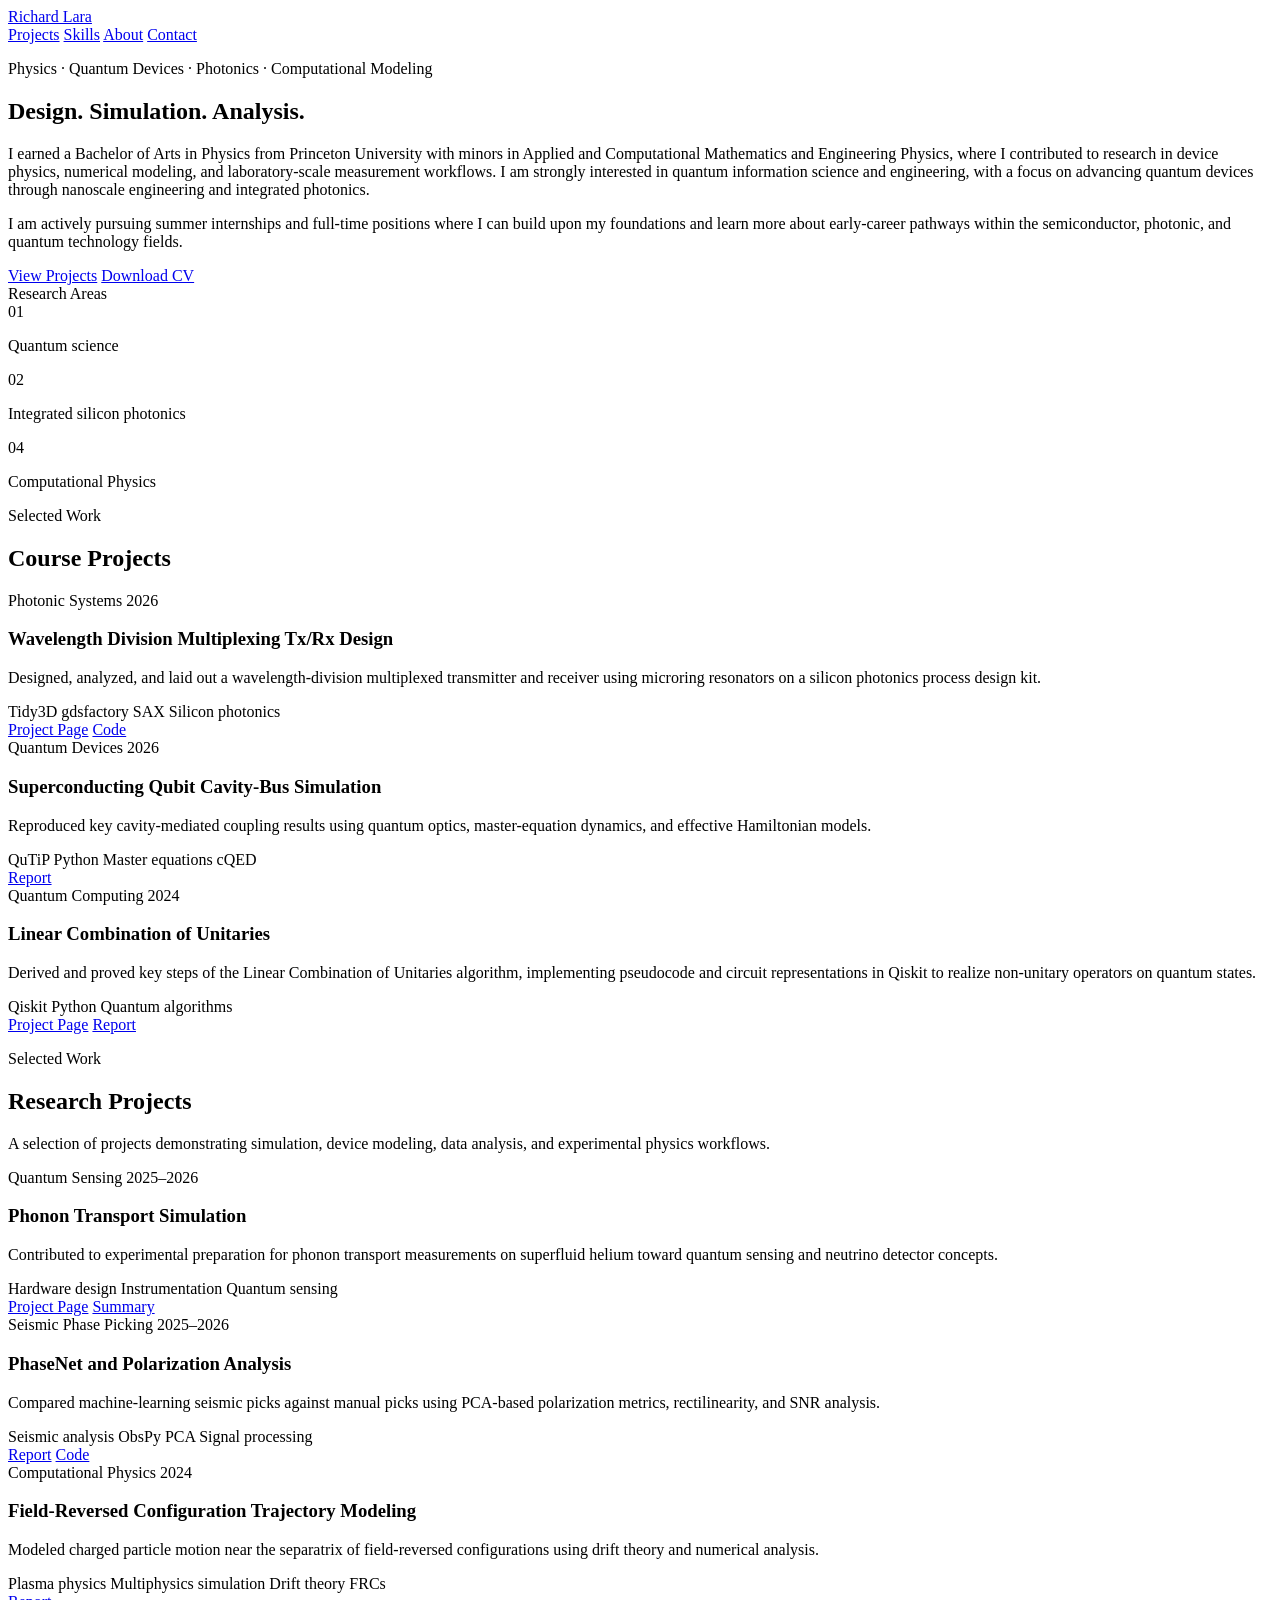
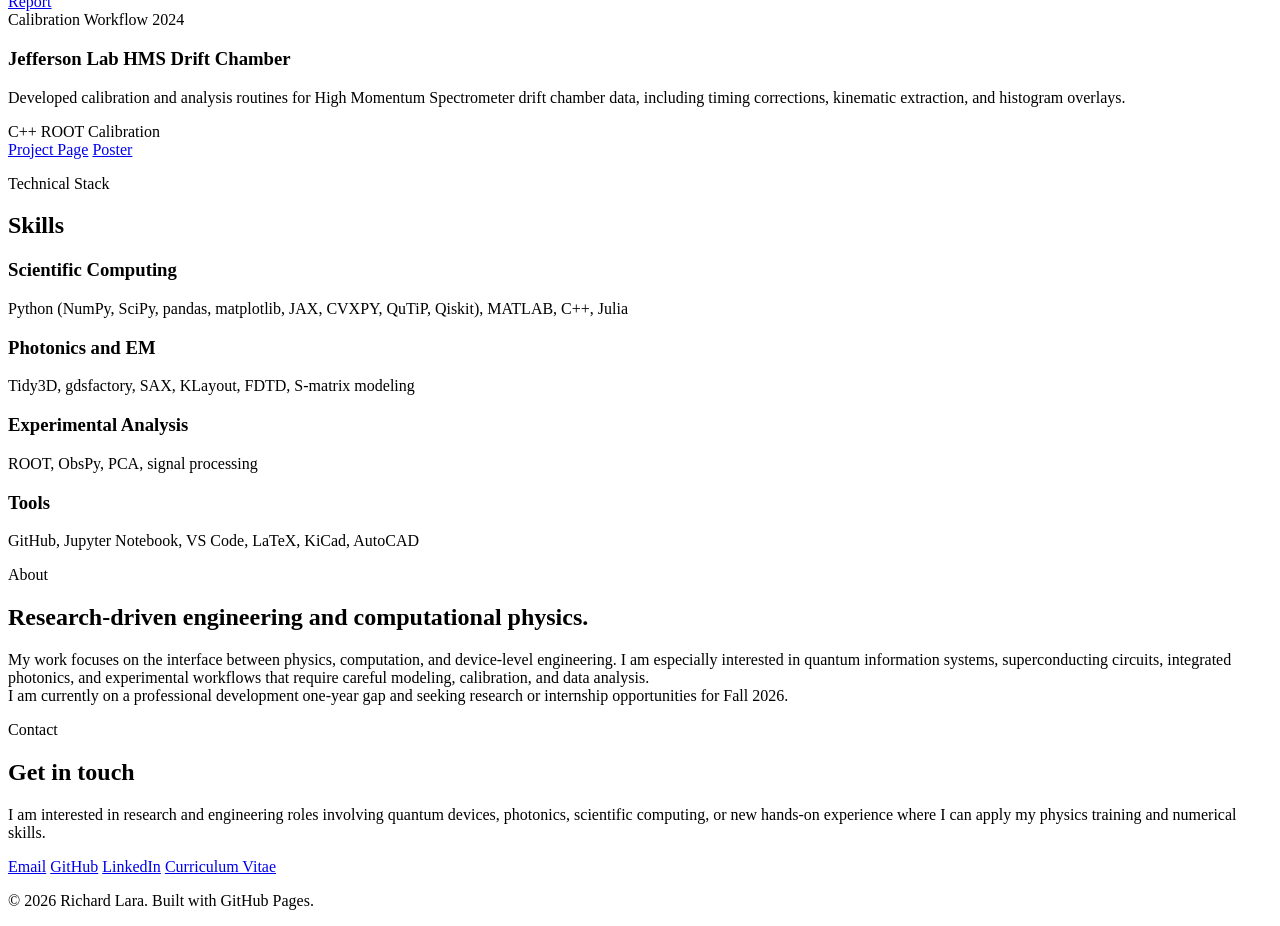
==== index.html @ 24ef0b44 "Updating html formatting and adding directories" ====
<!DOCTYPE html>
<html lang="en">
<head>
  <meta charset="UTF-8" />
  <meta name="viewport" content="width=device-width, initial-scale=1.0" />

  <title>Richard Lara Ortiz</title>

  <meta
    name="description"
    content="Portfolio of Richard Lara: physics, silicon photonics, and computational modeling."
  />

  <link rel="stylesheet" href="styles.css" />
</head>

<body>
  <header class="site-header">
    <nav class="nav">
      <a href="#home" class="logo">Richard Lara</a>

      <div class="nav-links">
        <a href="#projects">Projects</a>
        <a href="#skills">Skills</a>
        <a href="#about">About</a>
        <a href="#contact">Contact</a>
      </div>
    </nav>
  </header>

  <main>
    <section id="home" class="hero section">
      <div class="hero-content">
        <p class="eyebrow">Physics · Quantum Devices · Photonics · Computational Modeling</p>

        <h1>Design. Simulation. Analysis.</h1>

        <p class="hero-text">
          I earned a Bachelor of Arts in Physics from Princeton University with minors in Applied and Computational
          Mathematics and Engineering Physics, where I contributed to research in device physics, numerical modeling,
          and laboratory-scale measurement workflows. I am strongly interested in quantum information science and
          engineering, with a focus on advancing quantum devices through nanoscale engineering and integrated photonics.
        </p>

        <p class="hero-text">
          I am actively pursuing summer internships and full-time positions where I can build upon my foundations and
          learn more about early-career pathways within the semiconductor, photonic, and quantum technology fields.
        </p>

        <div class="hero-actions">
          <a href="#projects" class="button primary">View Projects</a>
          <a href="assets/cv.pdf" class="button secondary" target="_blank">Download CV</a>
        </div>
      </div>

      <div class="hero-panel">
        <div class="panel-label">Research Areas</div>

        <div class="focus-item">
          <span>01</span>
          <p>Quantum science</p>
        </div>

        <div class="focus-item">
          <span>02</span>
          <p>Integrated silicon photonics</p>
        </div>

        <div class="focus-item">
          <span>04</span>
          <p>Computational Physics</p>
        </div>
      </div>
    </section>

    <section id="projects" class="section">
      <div class="section-heading">
        <p class="eyebrow">Selected Work</p>
        <h2>Course Projects</h2>
      </div>

      <div class="project-grid">
        <article class="project-card">
          <div class="project-topline">
            <span class="project-type">Photonic Systems</span>
            <span class="project-year">2026</span>
          </div>

          <h3>Wavelength Division Multiplexing Tx/Rx Design</h3>

          <p>
            Designed, analyzed, and laid out a wavelength-division multiplexed transmitter
            and receiver using microring resonators on a silicon photonics process design kit.
          </p>

          <div class="tag-list">
            <span>Tidy3D</span>
            <span>gdsfactory</span>
            <span>SAX</span>
            <span>Silicon photonics</span>
          </div>

          <div class="project-links">
            <a href="https://drive.google.com/file/d/1pbVHRvgRsKciqgqBxTPlQAtIx2hc3VYp/view?usp=sharing">Project Page</a>
            <a href="#">Code</a>
          </div>
        </article>

        <article class="project-card">
          <div class="project-topline">
            <span class="project-type">Quantum Devices</span>
            <span class="project-year">2026</span>
          </div>

          <h3>Superconducting Qubit Cavity-Bus Simulation</h3>

          <p>
            Reproduced key cavity-mediated coupling results using quantum optics,
            master-equation dynamics, and effective Hamiltonian models.
          </p>

          <div class="tag-list">
            <span>QuTiP</span>
            <span>Python</span>
            <span>Master equations</span>
            <span>cQED</span>
          </div>

          <div class="project-links">
            <a href="notebooks/ECE_Final_fig4a.html" target="_blank" rel="noopener noreferrer"
	       Notebook HTML
	       </a>
            <a href="https://drive.google.com/file/d/1y7qTHvz89oGiRRfPLphFulxh8FpnhfEM/view?usp=drive_link">Report</a>
          </div>
        </article>

        <article class="project-card">
          <div class="project-topline">
            <span class="project-type">Quantum Computing</span>
            <span class="project-year">2024</span>
          </div>

          <h3>Linear Combination of Unitaries</h3>

          <p>
            Derived and proved key steps of the Linear Combination of Unitaries algorithm,
            implementing pseudocode and circuit representations in Qiskit to realize
            non-unitary operators on quantum states.
          </p>

          <div class="tag-list">
            <span>Qiskit</span>
            <span>Python</span>
            <span>Quantum algorithms</span>
          </div>

          <div class="project-links">
            <a href="https://github.com/richiel79/Intro-to-QComputing/blob/main/LCU%20Project.ipynb">Project Page</a>
            <a href="https://drive.google.com/file/d/1RGHGF5pmdXs0KpTheleJwzmLtQAtdyL5/view?usp=drive_link">Report</a>
          </div>
        </article>
      </div>
    </section>

    <section id="research-projects" class="section">
      <div class="section-heading">
        <p class="eyebrow">Selected Work</p>
        <h2>Research Projects</h2>
        <p>
          A selection of projects demonstrating simulation, device modeling,
          data analysis, and experimental physics workflows.
        </p>
      </div>

      <div class="project-grid">
        <article class="project-card">
          <div class="project-topline">
            <span class="project-type">Quantum Sensing</span>
            <span class="project-year">2025–2026</span>
          </div>

          <h3>Phonon Transport Simulation</h3>

          <p>
            Contributed to experimental preparation for phonon transport measurements
            on superfluid helium toward quantum sensing and neutrino detector concepts.
          </p>

          <div class="tag-list">
            <span>Hardware design</span>
            <span>Instrumentation</span>
            <span>Quantum sensing</span>
          </div>

          <div class="project-links">
            <a href="#">Project Page</a>
            <a href="#">Summary</a>
          </div>
        </article>

        <article class="project-card">
          <div class="project-topline">
            <span class="project-type">Seismic Phase Picking</span>
            <span class="project-year">2025–2026</span>
          </div>

          <h3>PhaseNet and Polarization Analysis</h3>

          <p>
            Compared machine-learning seismic picks against manual picks using
            PCA-based polarization metrics, rectilinearity, and SNR analysis.
          </p>

          <div class="tag-list">
            <span>Seismic analysis</span>
            <span>ObsPy</span>
            <span>PCA</span>
            <span>Signal processing</span>
          </div>

          <div class="project-links">
            <a href="https://drive.google.com/file/d/1hmBzvZP2wXiGRYO2Cv85p3D3WTBAZo3L/view?usp=drive_link">Report</a>
            <a href="#">Code</a>
          </div>
        </article>

        <article class="project-card">
          <div class="project-topline">
            <span class="project-type">Computational Physics</span>
            <span class="project-year">2024</span>
          </div>

          <h3>Field-Reversed Configuration Trajectory Modeling</h3>

          <p>
            Modeled charged particle motion near the separatrix of field-reversed
            configurations using drift theory and numerical analysis.
          </p>

          <div class="tag-list">
            <span>Plasma physics</span>
            <span>Multiphysics simulation</span>
            <span>Drift theory</span>
            <span>FRCs</span>
          </div>

          <div class="project-links">
            <a href="https://drive.google.com/file/d/1hHLUqFQd3aVqhkMGq8KjdtgyBX0vz5qe/view?usp=drive_link">Report</a>
          </div>
        </article>

        <article class="project-card">
          <div class="project-topline">
            <span class="project-type">Calibration Workflow</span>
            <span class="project-year">2024</span>
          </div>

          <h3>Jefferson Lab HMS Drift Chamber</h3>

          <p>
            Developed calibration and analysis routines for High Momentum Spectrometer drift chamber data,
            including timing corrections, kinematic extraction, and histogram overlays.
          </p>

          <div class="tag-list">
            <span>C++</span>
            <span>ROOT</span>
            <span>Calibration</span>
          </div>

          <div class="project-links">
            <a href="https://github.com/richiel79/REU2024/tree/main">Project Page</a>
            <a href="https://drive.google.com/file/d/11GF9X__944nQYw9aSJtaUN3a10_gvMVy/view?usp=drive_link">Poster</a>
          </div>
        </article>
      </div>
    </section>

    <section id="skills" class="section alternate-section">
      <div class="section-heading">
        <p class="eyebrow">Technical Stack</p>
        <h2>Skills</h2>
      </div>

      <div class="skills-grid">
        <div class="skill-card">
          <h3>Scientific Computing</h3>
          <p>Python (NumPy, SciPy, pandas, matplotlib, JAX, CVXPY, QuTiP, Qiskit), MATLAB, C++, Julia</p>
        </div>

        <div class="skill-card">
          <h3>Photonics and EM</h3>
          <p>Tidy3D, gdsfactory, SAX, KLayout, FDTD, S-matrix modeling</p>
        </div>

        <div class="skill-card">
          <h3>Experimental Analysis</h3>
          <p>ROOT, ObsPy, PCA, signal processing</p>
        </div>

        <div class="skill-card">
          <h3>Tools</h3>
          <p>GitHub, Jupyter Notebook, VS Code, LaTeX, KiCad, AutoCAD</p>
        </div>
      </div>
    </section>

    <section id="about" class="section about-section">
      <div>
        <p class="eyebrow">About</p>
        <h2>Research-driven engineering and computational physics.</h2>
      </div>

      <p>
        My work focuses on the interface between physics, computation, and device-level
        engineering. I am especially interested in quantum information systems,
        superconducting circuits, integrated photonics, and experimental workflows that
        require careful modeling, calibration, and data analysis.<br> I am currently on a professional
	development one-year gap and seeking research or internship opportunities for Fall 2026.
      </p>
    </section>

    <section id="contact" class="section contact-section">
      <p class="eyebrow">Contact</p>
      <h2>Get in touch</h2>

      <p>
        I am interested in research and engineering roles involving quantum devices,
        photonics, scientific computing, or new hands-on experience where I can apply
        my physics training and numerical skills.
      </p>

      <div class="contact-links">
        <a href="mailto:richard.lara1340@gmail.com">Email</a>
        <a href="https://github.com/richiel79" target="_blank">GitHub</a>
        <a href="https://www.linkedin.com/in/richard-lara/" target="_blank">LinkedIn</a>
        <a href="assets/cv.pdf" target="_blank">Curriculum Vitae</a>
      </div>
    </section>
  </main>

  <footer class="site-footer">
    <p>© 2026 Richard Lara. Built with GitHub Pages.</p>
  </footer>
</body>
</html>
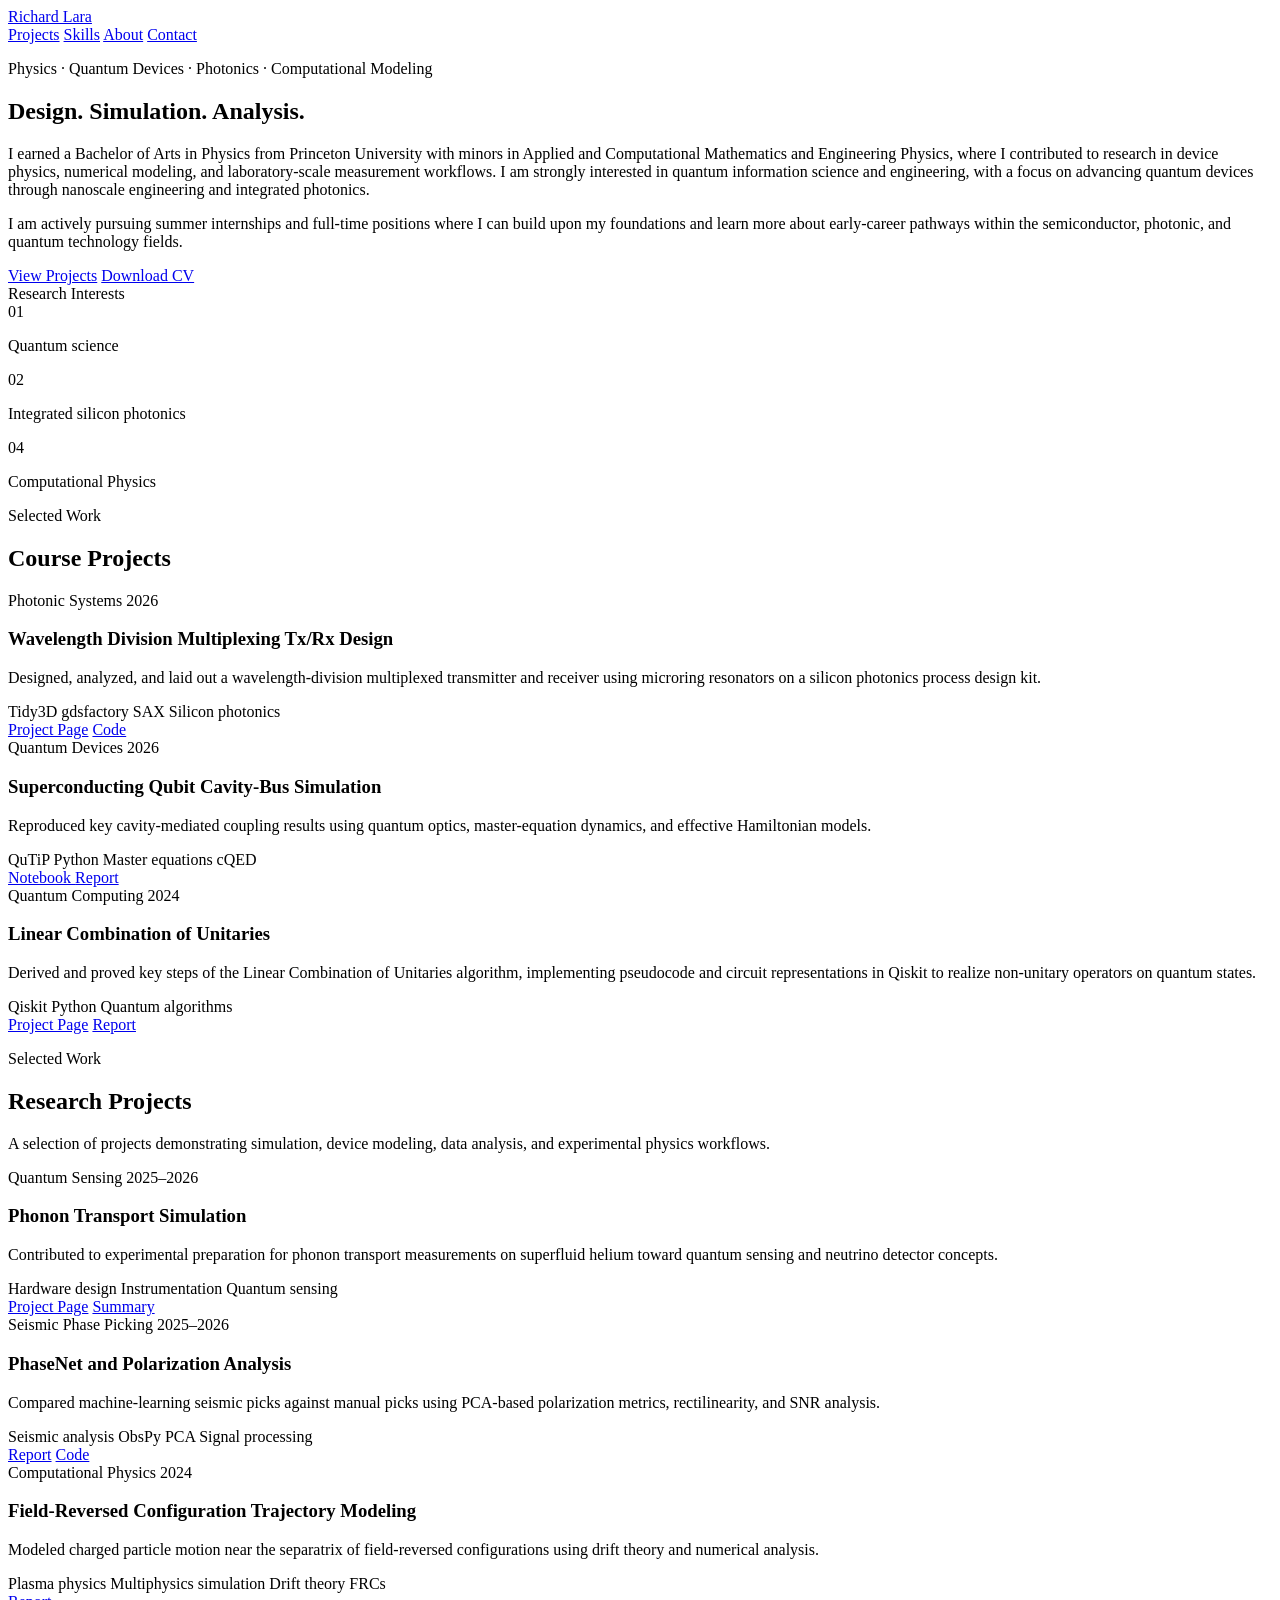
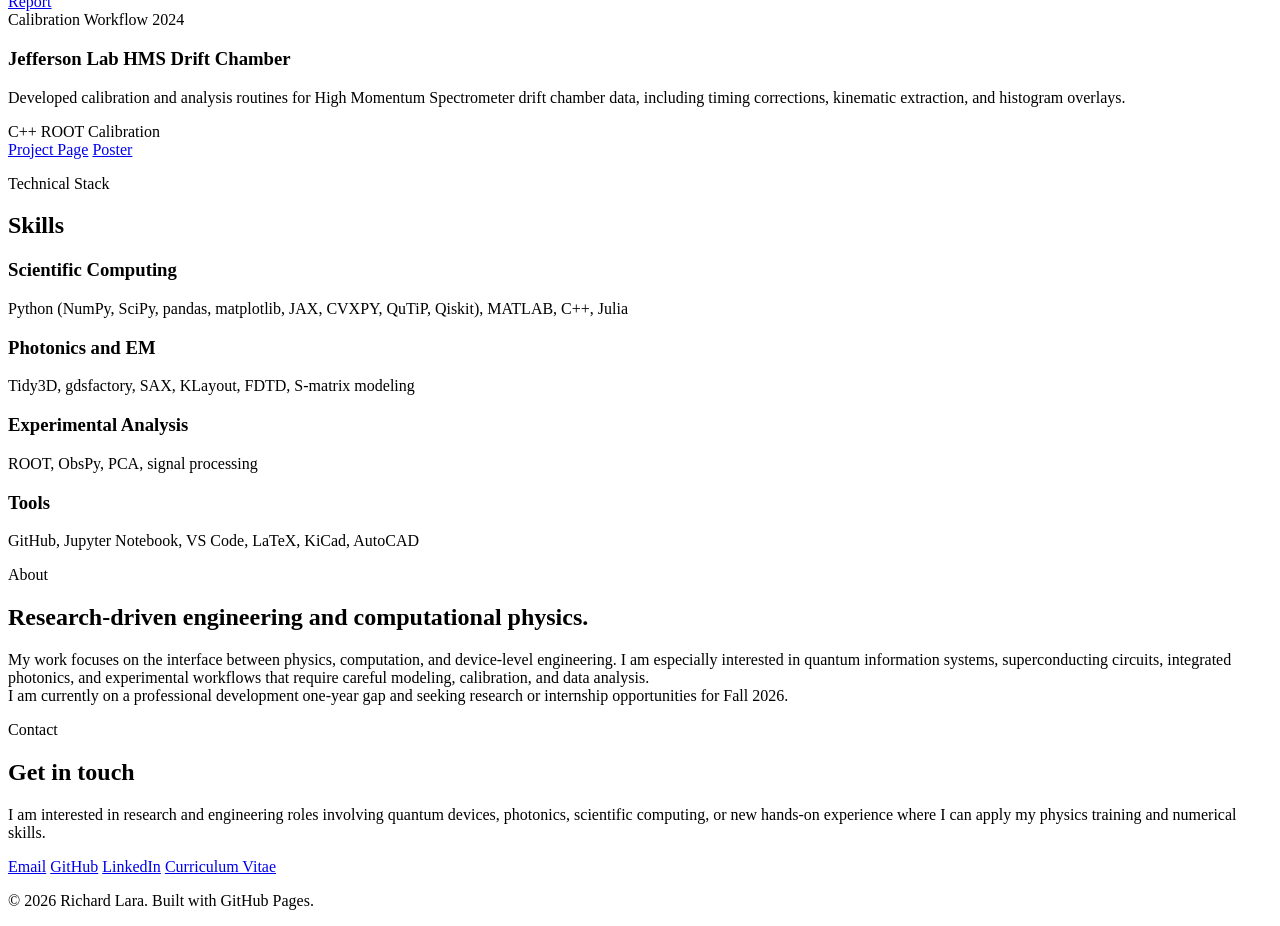
==== commit 266e70fa: "Update index.html" ====
--- a/index.html
+++ b/index.html
@@ -54,7 +54,7 @@
       </div>
 
       <div class="hero-panel">
-        <div class="panel-label">Research Areas</div>
+        <div class="panel-label">Research Interests</div>
 
         <div class="focus-item">
           <span>01</span>
@@ -128,7 +128,7 @@
 
           <div class="project-links">
             <a href="notebooks/ECE_Final_fig4a.html" target="_blank" rel="noopener noreferrer"
-	       Notebook HTML
+	       >Notebook
 	       </a>
             <a href="https://drive.google.com/file/d/1y7qTHvz89oGiRRfPLphFulxh8FpnhfEM/view?usp=drive_link">Report</a>
           </div>
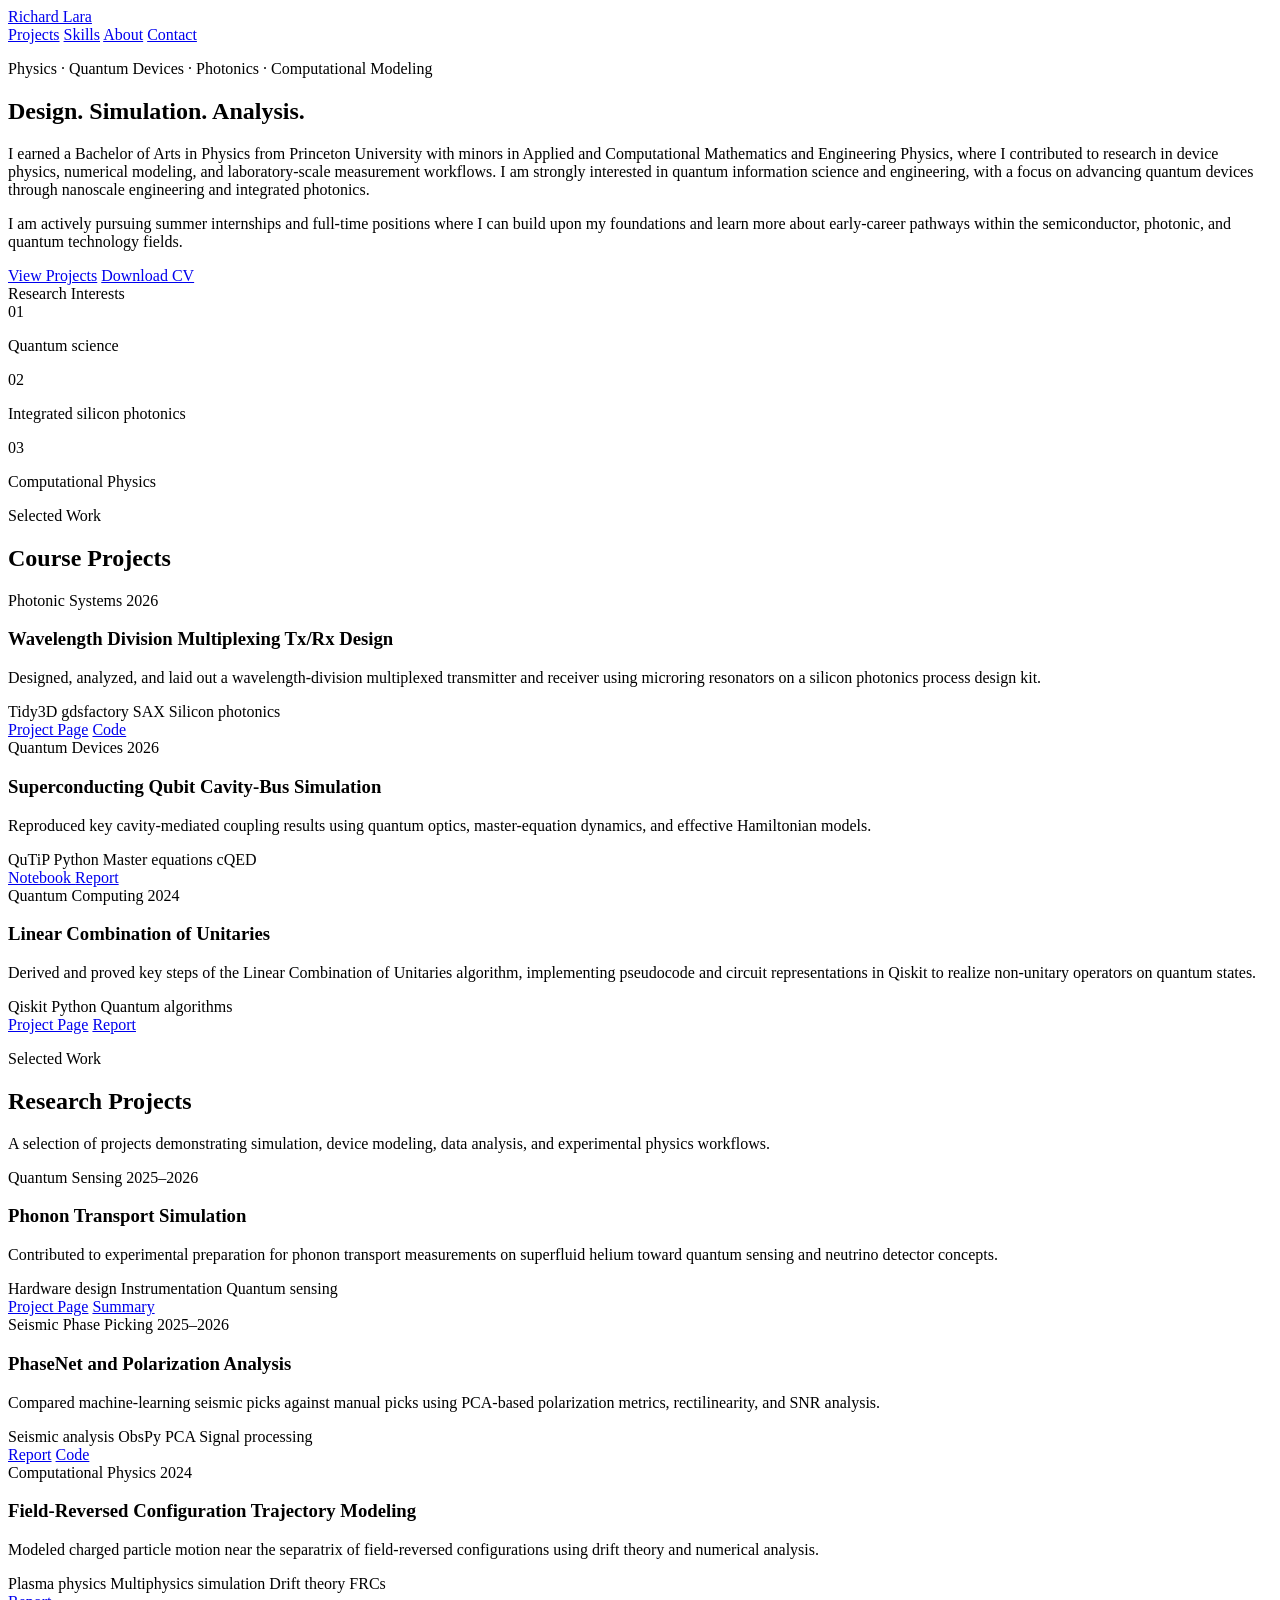
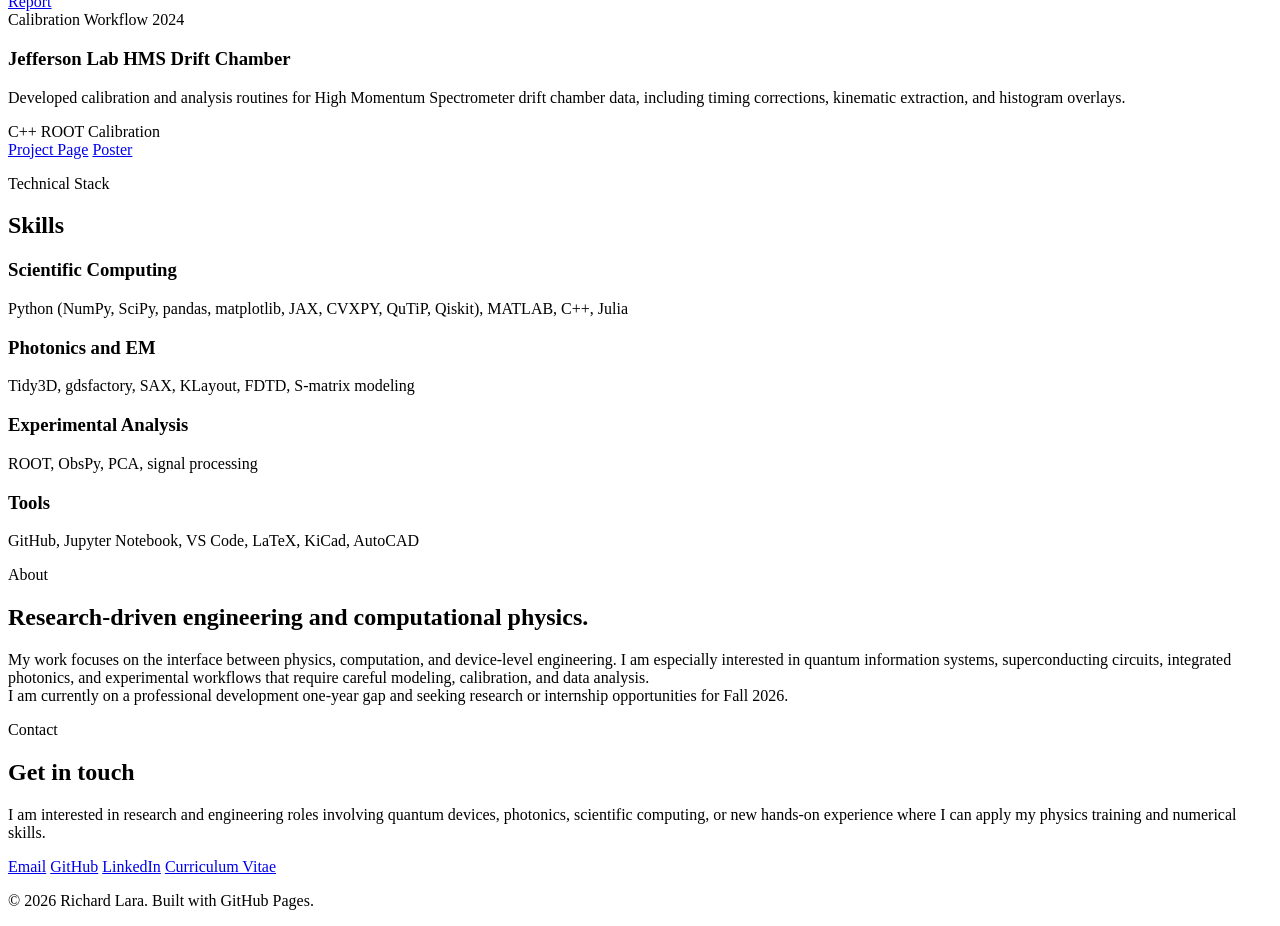
==== commit 6f73e9a0: "Updates" ====
--- a/index.html
+++ b/index.html
@@ -67,7 +67,7 @@
         </div>
 
         <div class="focus-item">
-          <span>04</span>
+          <span>03</span>
           <p>Computational Physics</p>
         </div>
       </div>
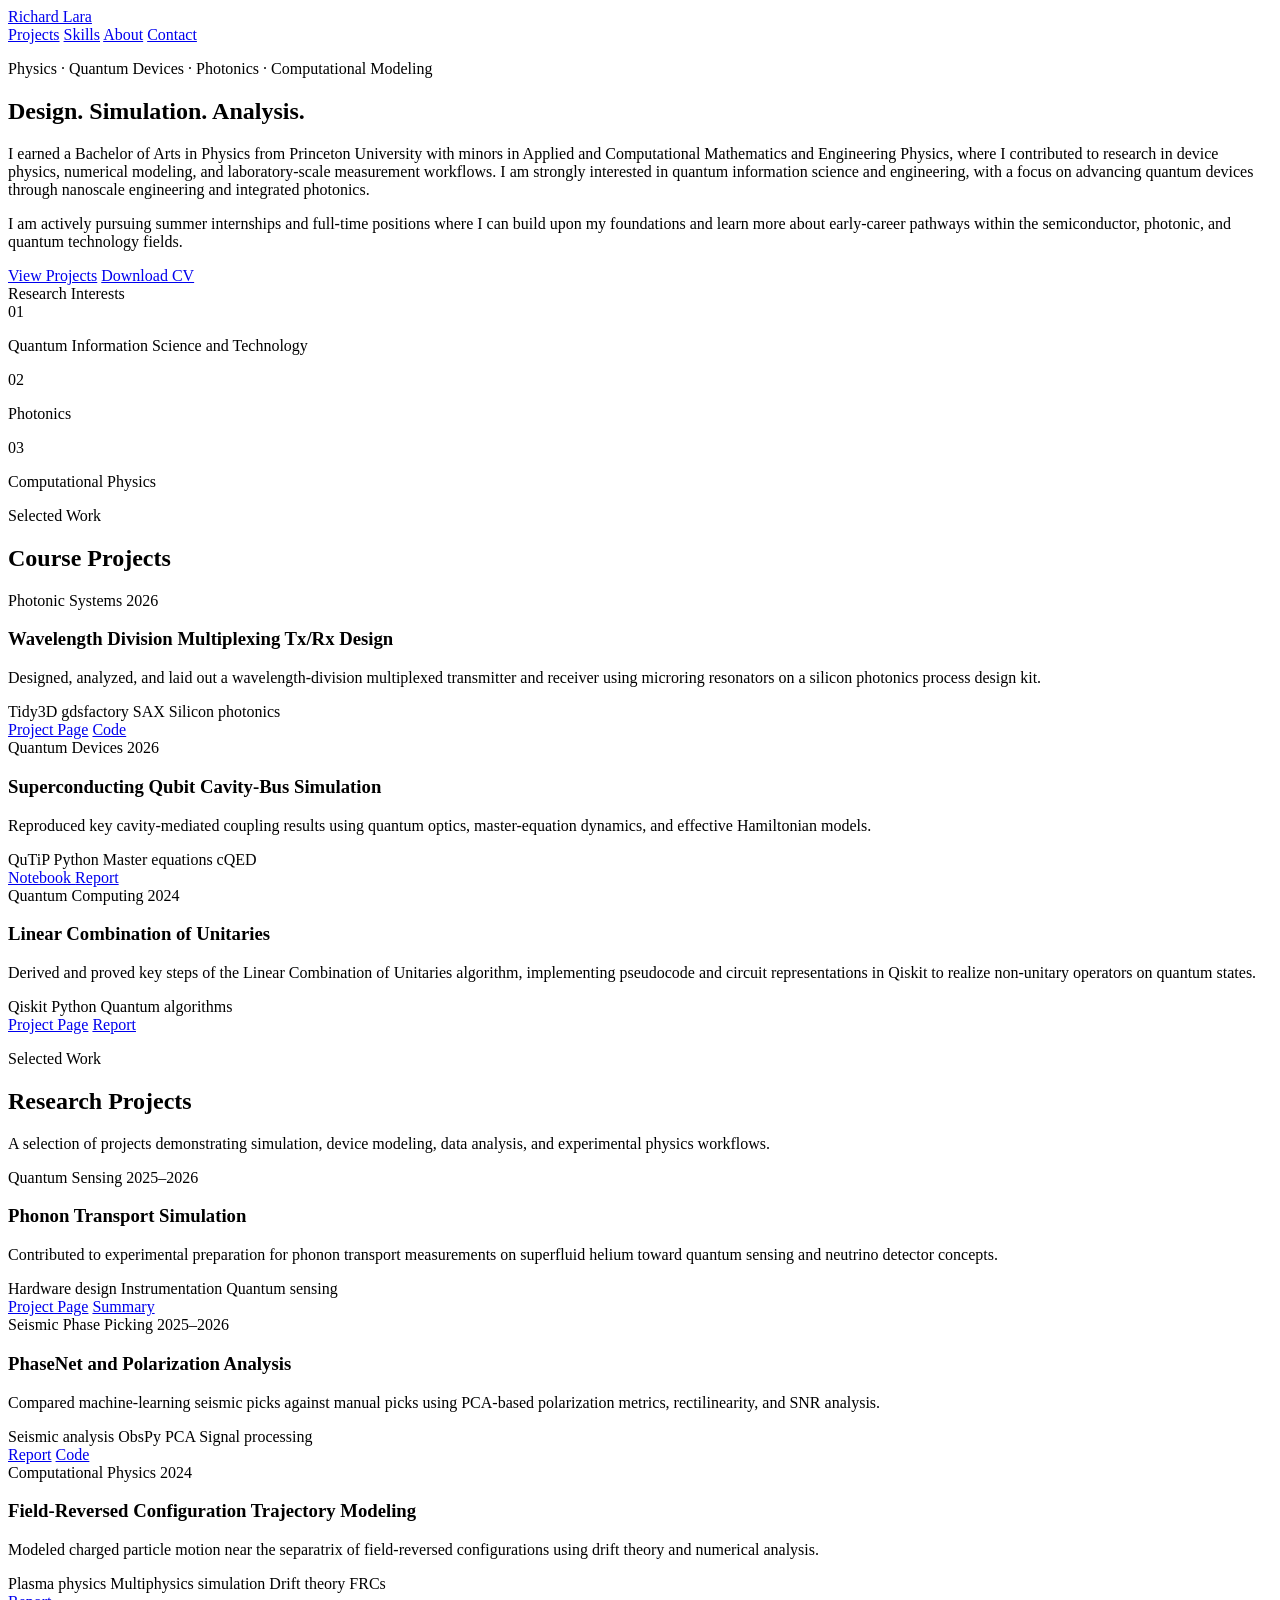
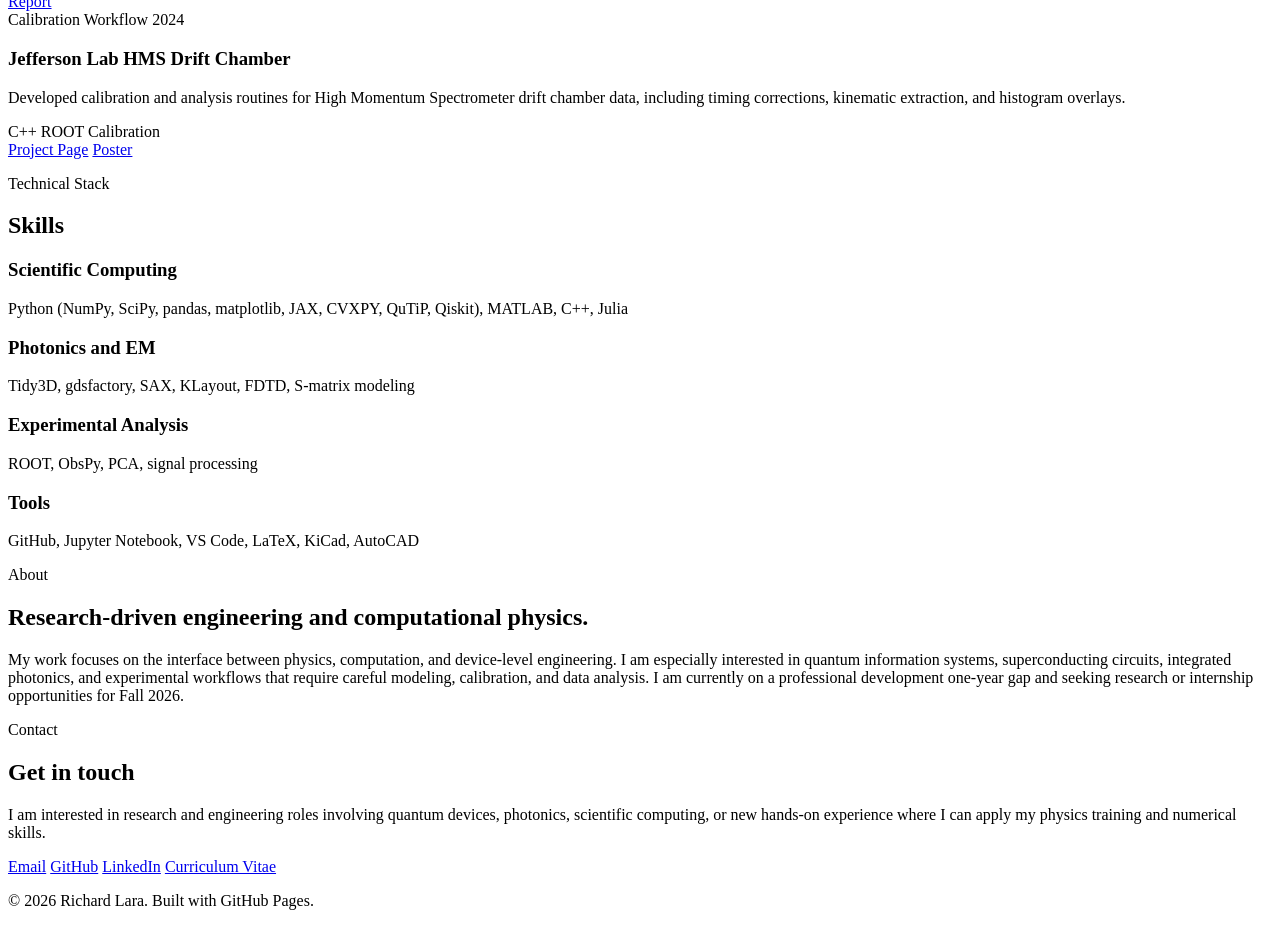
==== commit a3eea205: "Adding links to project sections." ====
--- a/index.html
+++ b/index.html
@@ -49,7 +49,7 @@
 
         <div class="hero-actions">
           <a href="#projects" class="button primary">View Projects</a>
-          <a href="assets/cv.pdf" class="button secondary" target="_blank">Download CV</a>
+          <a href="assets/cv.pdf" class="button secondary" target="_blank" rel="noopener noreferrer">Download CV</a>
         </div>
       </div>
 
@@ -58,12 +58,12 @@
 
         <div class="focus-item">
           <span>01</span>
-          <p>Quantum science</p>
+          <p>Quantum Information Science and Technology</p>
         </div>
 
         <div class="focus-item">
           <span>02</span>
-          <p>Integrated silicon photonics</p>
+          <p>Photonics</p>
         </div>
 
         <div class="focus-item">
@@ -102,7 +102,7 @@
 
           <div class="project-links">
             <a href="https://drive.google.com/file/d/1pbVHRvgRsKciqgqBxTPlQAtIx2hc3VYp/view?usp=sharing">Project Page</a>
-            <a href="#">Code</a>
+            <a href="https://github.com/richlo79/wdm_design" target="_blank" rel="noopener noreferrer">Code</a>
           </div>
         </article>
 
@@ -130,7 +130,7 @@
             <a href="notebooks/ECE_Final_fig4a.html" target="_blank" rel="noopener noreferrer"
 	       >Notebook
 	       </a>
-            <a href="https://drive.google.com/file/d/1y7qTHvz89oGiRRfPLphFulxh8FpnhfEM/view?usp=drive_link">Report</a>
+            <a href="https://drive.google.com/file/d/1y7qTHvz89oGiRRfPLphFulxh8FpnhfEM/view?usp=drive_link" target="_blank" rel="noopener noreferrer">Report</a>
           </div>
         </article>
 
@@ -155,8 +155,8 @@
           </div>
 
           <div class="project-links">
-            <a href="https://github.com/richiel79/Intro-to-QComputing/blob/main/LCU%20Project.ipynb">Project Page</a>
-            <a href="https://drive.google.com/file/d/1RGHGF5pmdXs0KpTheleJwzmLtQAtdyL5/view?usp=drive_link">Report</a>
+            <a href="https://github.com/richiel79/Intro-to-QComputing/blob/main/LCU%20Project.ipynb" target="_blank" rel="noopener noreferrer">Project Page</a>
+            <a href="https://drive.google.com/file/d/1RGHGF5pmdXs0KpTheleJwzmLtQAtdyL5/view?usp=drive_link" target="_blank" rel="noopener noreferrer">Report</a>
           </div>
         </article>
       </div>
@@ -193,8 +193,8 @@
           </div>
 
           <div class="project-links">
-            <a href="#">Project Page</a>
-            <a href="#">Summary</a>
+            <a href="#" target="_blank" rel="noopener noreferrer">Project Page</a>
+            <a href="#" target="_blank" rel="noopener noreferrer">Summary</a>
           </div>
         </article>
 
@@ -219,8 +219,8 @@
           </div>
 
           <div class="project-links">
-            <a href="https://drive.google.com/file/d/1hmBzvZP2wXiGRYO2Cv85p3D3WTBAZo3L/view?usp=drive_link">Report</a>
-            <a href="#">Code</a>
+            <a href="https://drive.google.com/file/d/1hmBzvZP2wXiGRYO2Cv85p3D3WTBAZo3L/view?usp=drive_link" target="_blank" rel="noopener noreferrer">Report</a>
+            <a href="#" target="_blank" rel="noopener noreferrer">Code</a>
           </div>
         </article>
 
@@ -245,7 +245,7 @@
           </div>
 
           <div class="project-links">
-            <a href="https://drive.google.com/file/d/1hHLUqFQd3aVqhkMGq8KjdtgyBX0vz5qe/view?usp=drive_link">Report</a>
+            <a href="https://drive.google.com/file/d/1hHLUqFQd3aVqhkMGq8KjdtgyBX0vz5qe/view?usp=drive_link" target="_blank" rel="noopener noreferrer">Report</a>
           </div>
         </article>
 
@@ -269,8 +269,8 @@
           </div>
 
           <div class="project-links">
-            <a href="https://github.com/richiel79/REU2024/tree/main">Project Page</a>
-            <a href="https://drive.google.com/file/d/11GF9X__944nQYw9aSJtaUN3a10_gvMVy/view?usp=drive_link">Poster</a>
+            <a href="https://github.com/richiel79/REU2024/tree/main" target="_blank" rel="noopener noreferrer">Project Page</a>
+            <a href="https://drive.google.com/file/d/11GF9X__944nQYw9aSJtaUN3a10_gvMVy/view?usp=drive_link" target="_blank" rel="noopener noreferrer">Poster</a>
           </div>
         </article>
       </div>
@@ -315,7 +315,7 @@
         My work focuses on the interface between physics, computation, and device-level
         engineering. I am especially interested in quantum information systems,
         superconducting circuits, integrated photonics, and experimental workflows that
-        require careful modeling, calibration, and data analysis.<br> I am currently on a professional
+        require careful modeling, calibration, and data analysis. I am currently on a professional
 	development one-year gap and seeking research or internship opportunities for Fall 2026.
       </p>
     </section>
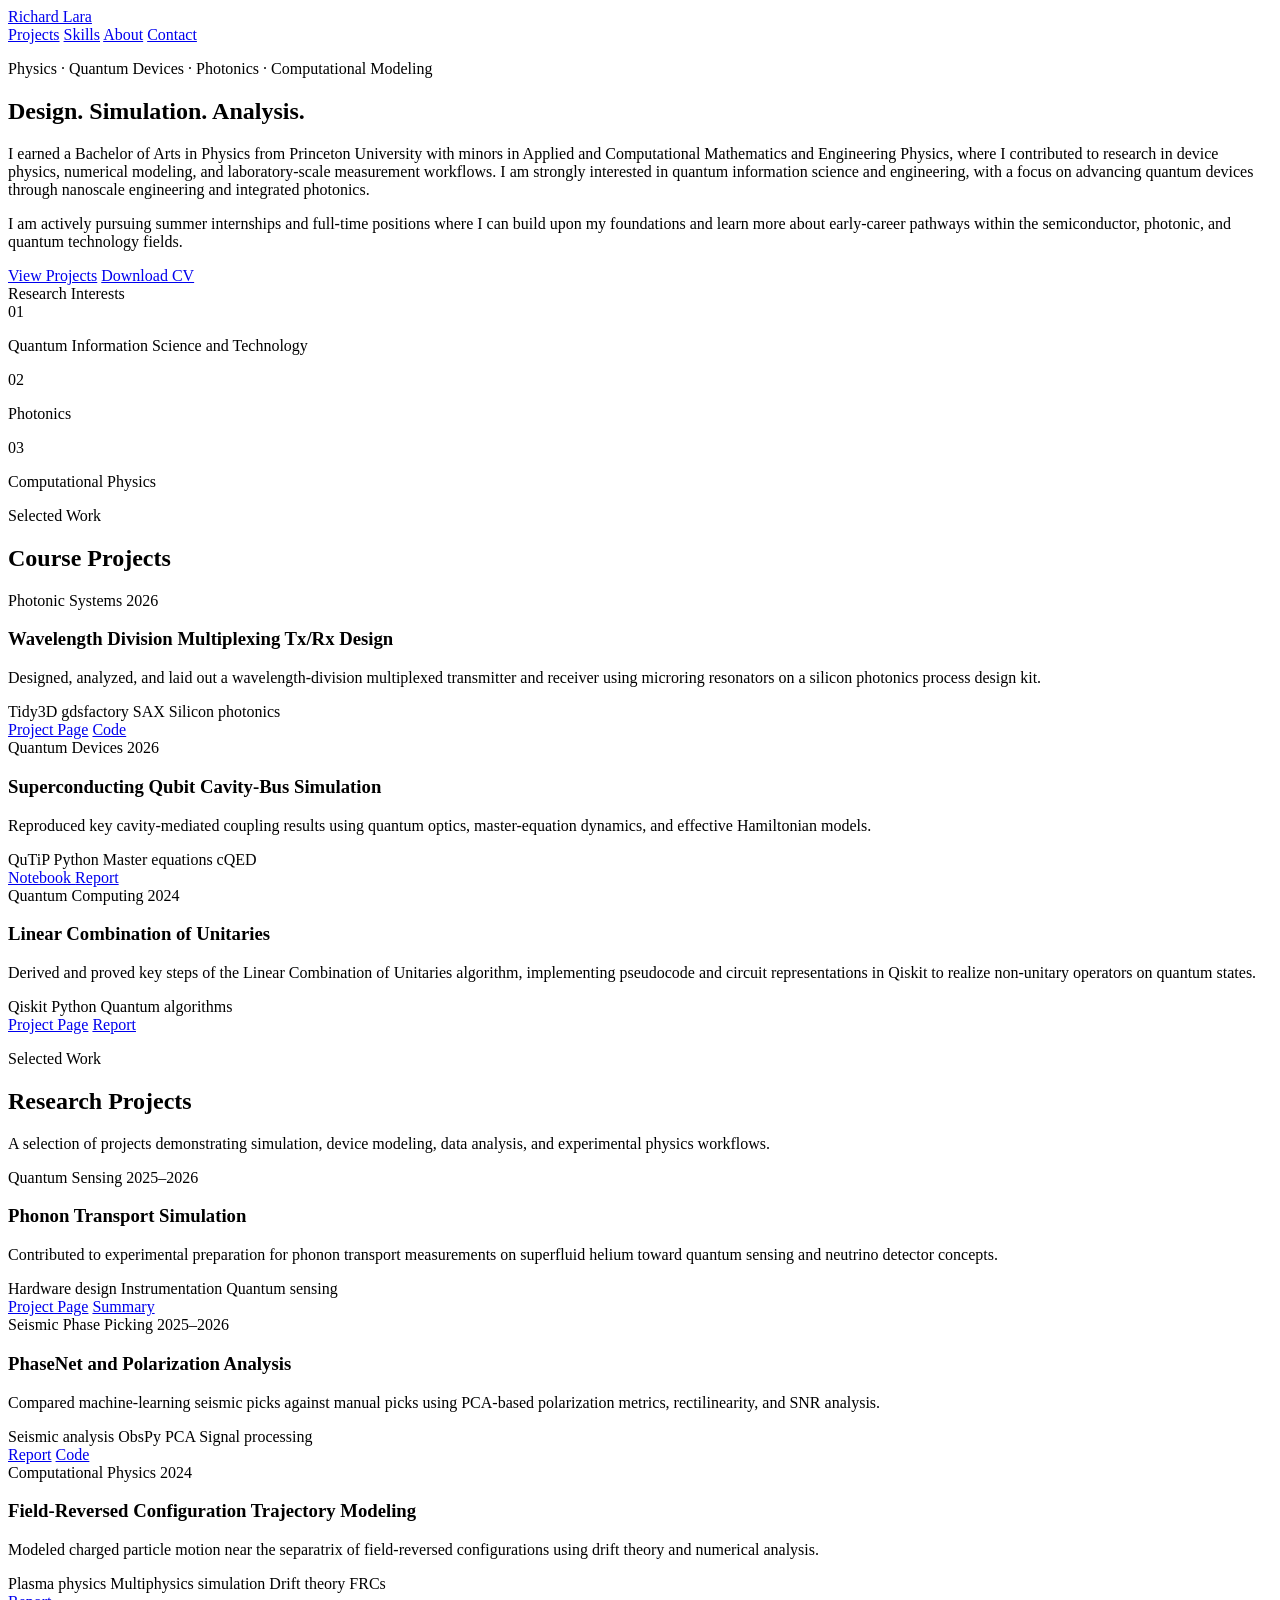
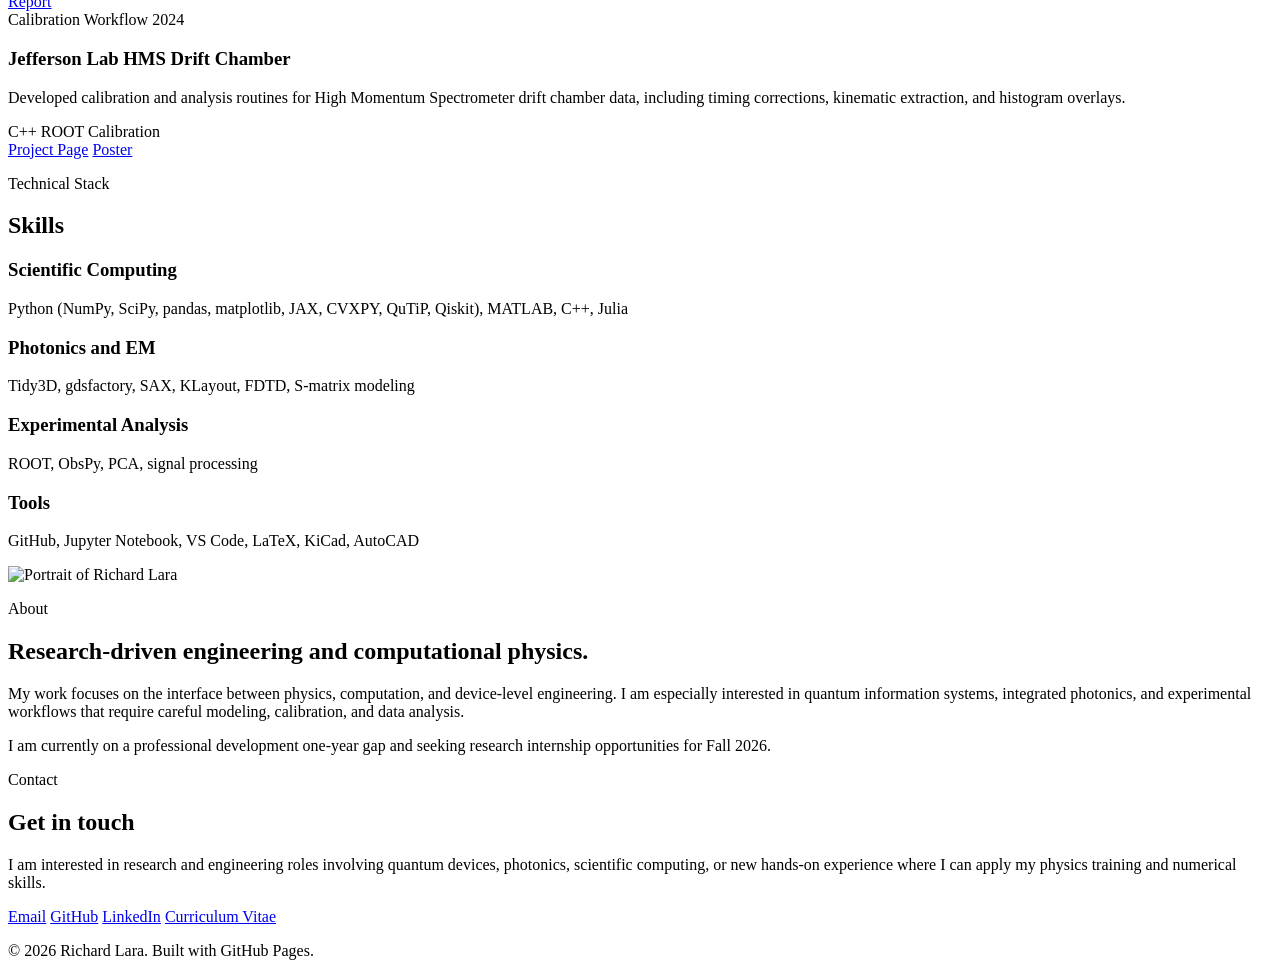
==== commit e3249ed5: "Update index.html to include headshot in the "About Section"" ====
--- a/index.html
+++ b/index.html
@@ -303,22 +303,33 @@
           <p>GitHub, Jupyter Notebook, VS Code, LaTeX, KiCad, AutoCAD</p>
         </div>
       </div>
-    </section>
-
-    <section id="about" class="section about-section">
-      <div>
-        <p class="eyebrow">About</p>
-        <h2>Research-driven engineering and computational physics.</h2>
-      </div>
-
-      <p>
-        My work focuses on the interface between physics, computation, and device-level
-        engineering. I am especially interested in quantum information systems,
-        superconducting circuits, integrated photonics, and experimental workflows that
-        require careful modeling, calibration, and data analysis. I am currently on a professional
-	development one-year gap and seeking research or internship opportunities for Fall 2026.
-      </p>
-    </section>
+	</section>
+
+	<section id="about" class="section about-section">
+		<div class="about-image-wrapper">
+			<img
+				src="assets/images/headshot.png"
+				alt="Portrait of Richard Lara"
+				class="about-image"
+				/>
+		</div>
+
+		<div class="about-content">
+			<p class="eyebrow">About</p>
+			<h2>Research-driven engineering and computational physics.</h2>
+
+			<p>
+				My work focuses on the interface between physics, computation, and device-level engineering.
+				I am especially interested in quantum information systems, integrated photonics, and experimental
+				workflows that require careful modeling, calibration, and data analysis.
+			</p>
+
+			<p>
+				I am currently on a professional development one-year gap and seeking research internship
+				opportunities for Fall 2026.
+			</p>
+		</div>
+	</section>
 
     <section id="contact" class="section contact-section">
       <p class="eyebrow">Contact</p>
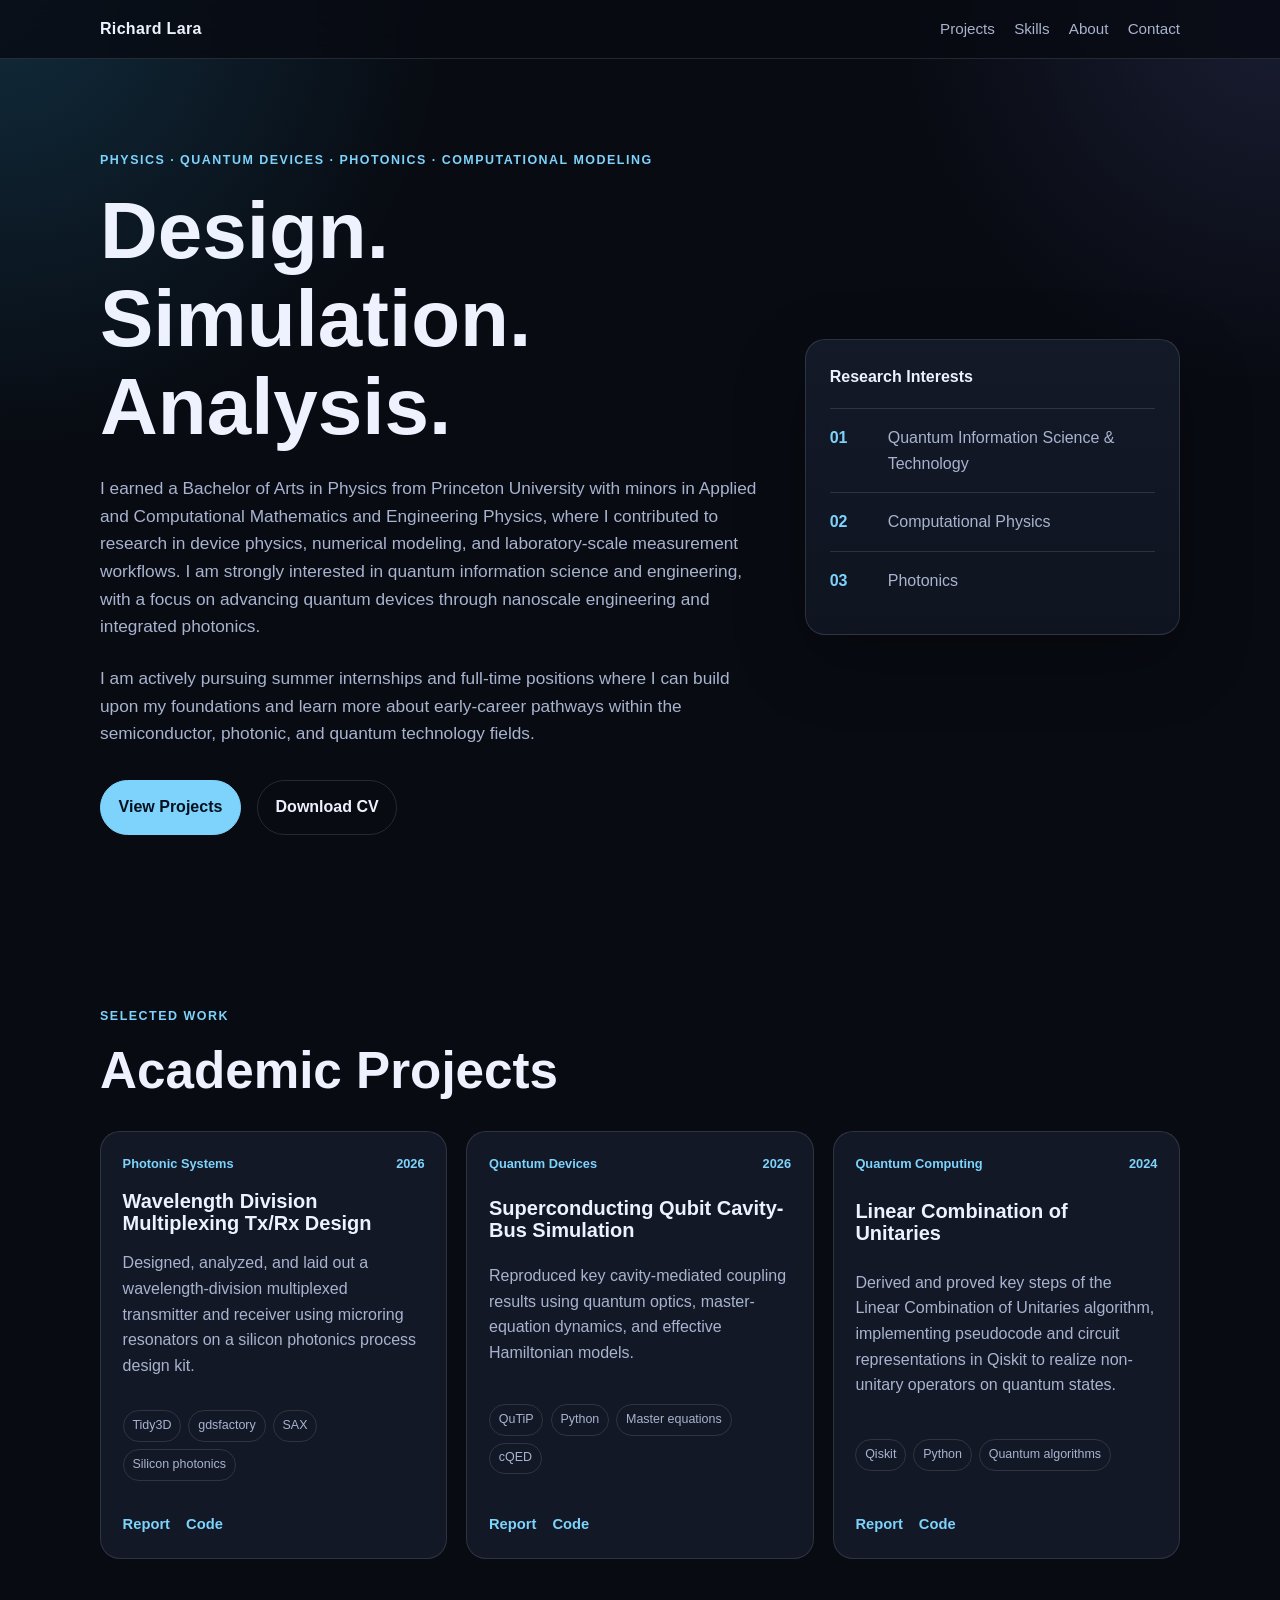
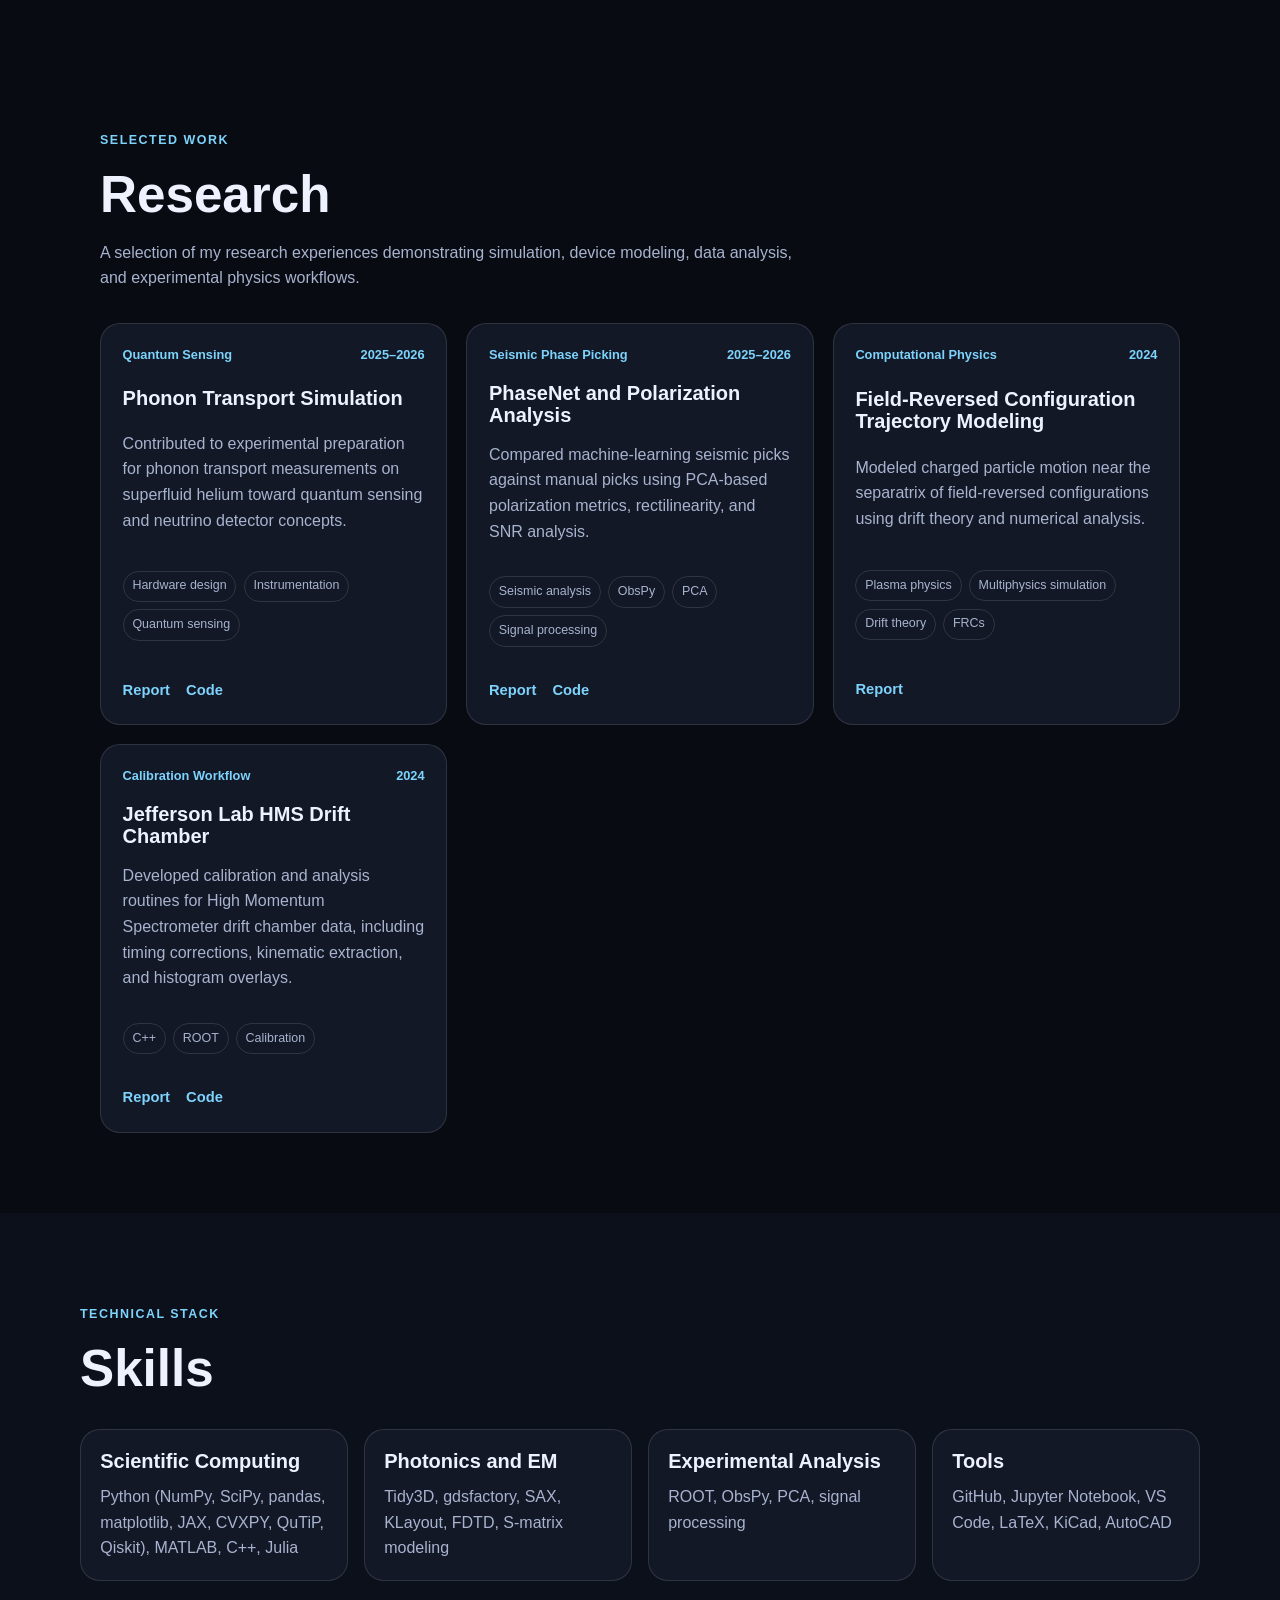
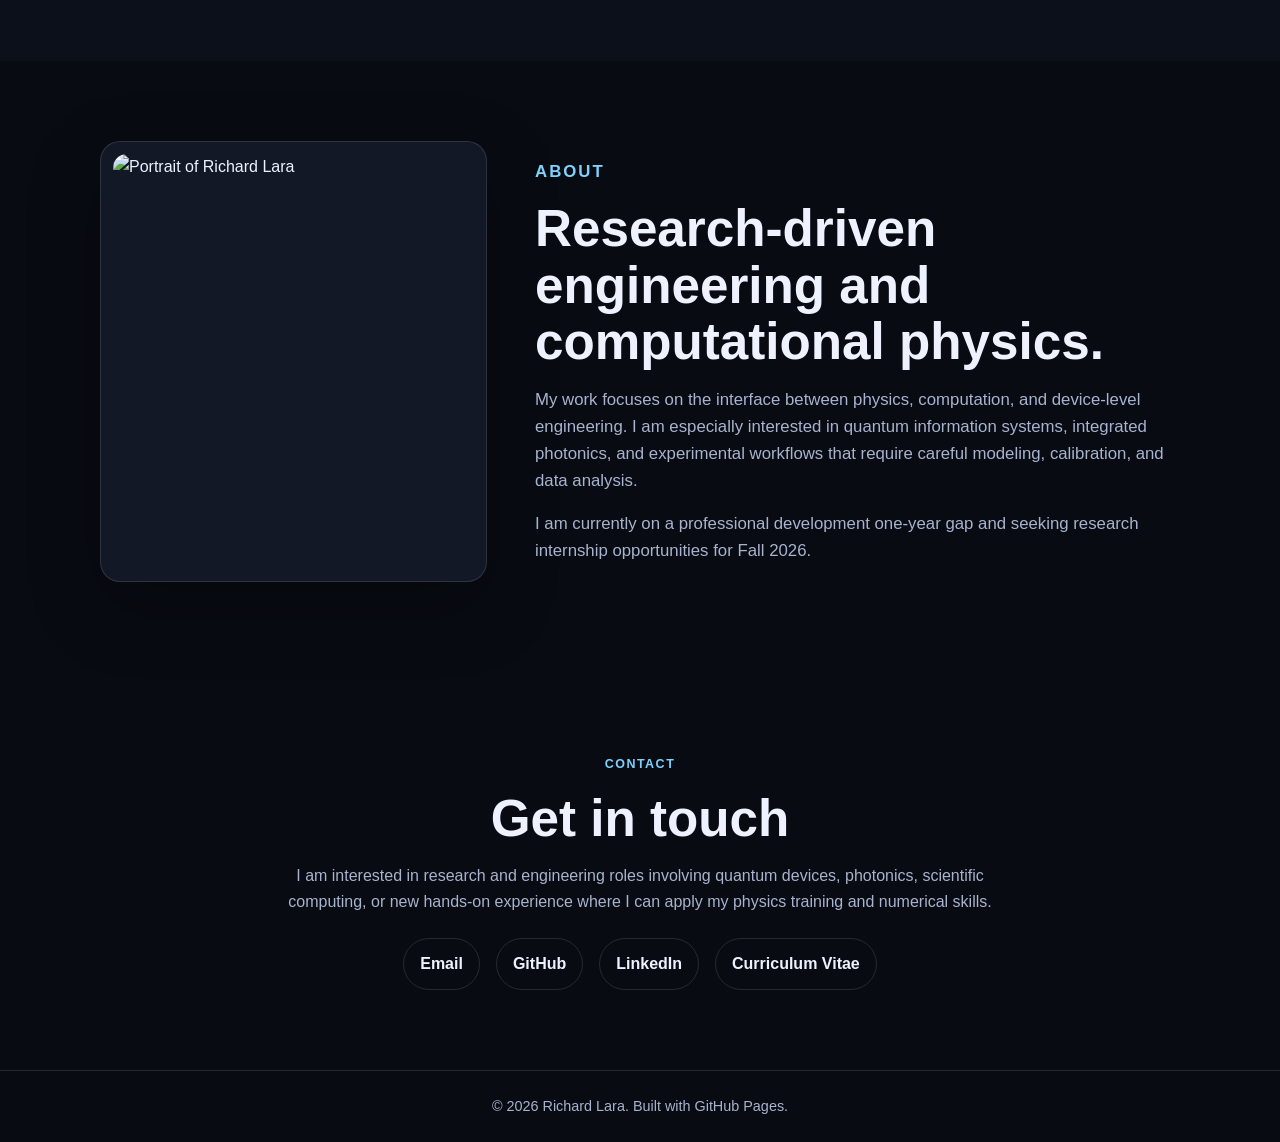
==== commit 1cf602fa: "Update index.html" ====
--- a/index.html
+++ b/index.html
@@ -58,17 +58,17 @@
 
         <div class="focus-item">
           <span>01</span>
-          <p>Quantum Information Science and Technology</p>
+          <p>Quantum Information Science & Technology</p>
         </div>
 
         <div class="focus-item">
           <span>02</span>
-          <p>Photonics</p>
+          <p>Computational Physics</p>
         </div>
 
         <div class="focus-item">
           <span>03</span>
-          <p>Computational Physics</p>
+          <p>Photonics</p>
         </div>
       </div>
     </section>
@@ -76,7 +76,7 @@
     <section id="projects" class="section">
       <div class="section-heading">
         <p class="eyebrow">Selected Work</p>
-        <h2>Course Projects</h2>
+        <h2>Academic Projects</h2>
       </div>
 
       <div class="project-grid">
@@ -101,7 +101,7 @@
           </div>
 
           <div class="project-links">
-            <a href="https://drive.google.com/file/d/1pbVHRvgRsKciqgqBxTPlQAtIx2hc3VYp/view?usp=sharing">Project Page</a>
+            <a href="https://drive.google.com/file/d/1pbVHRvgRsKciqgqBxTPlQAtIx2hc3VYp/view?usp=sharing" target="_blank" rel="noopener noreferrer">Report</a>
             <a href="https://github.com/richlo79/wdm_design" target="_blank" rel="noopener noreferrer">Code</a>
           </div>
         </article>
@@ -127,10 +127,10 @@
           </div>
 
           <div class="project-links">
-            <a href="notebooks/ECE_Final_fig4a.html" target="_blank" rel="noopener noreferrer"
-	       >Notebook
+            <a href="https://drive.google.com/file/d/1y7qTHvz89oGiRRfPLphFulxh8FpnhfEM/view?usp=drive_link" target="_blank" rel="noopener noreferrer">Report</a>
+			  <a href="notebooks/ECE_Final_fig4a.html" target="_blank" rel="noopener noreferrer"
+	       >Code
 	       </a>
-            <a href="https://drive.google.com/file/d/1y7qTHvz89oGiRRfPLphFulxh8FpnhfEM/view?usp=drive_link" target="_blank" rel="noopener noreferrer">Report</a>
           </div>
         </article>
 
@@ -155,8 +155,8 @@
           </div>
 
           <div class="project-links">
-            <a href="https://github.com/richiel79/Intro-to-QComputing/blob/main/LCU%20Project.ipynb" target="_blank" rel="noopener noreferrer">Project Page</a>
             <a href="https://drive.google.com/file/d/1RGHGF5pmdXs0KpTheleJwzmLtQAtdyL5/view?usp=drive_link" target="_blank" rel="noopener noreferrer">Report</a>
+			<a href="https://github.com/richiel79/Intro-to-QComputing/blob/main/LCU%20Project.ipynb" target="_blank" rel="noopener noreferrer">Code</a>
           </div>
         </article>
       </div>
@@ -165,9 +165,9 @@
     <section id="research-projects" class="section">
       <div class="section-heading">
         <p class="eyebrow">Selected Work</p>
-        <h2>Research Projects</h2>
+        <h2>Research</h2>
         <p>
-          A selection of projects demonstrating simulation, device modeling,
+          A selection of my research experiences demonstrating simulation, device modeling,
           data analysis, and experimental physics workflows.
         </p>
       </div>
@@ -193,8 +193,8 @@
           </div>
 
           <div class="project-links">
-            <a href="#" target="_blank" rel="noopener noreferrer">Project Page</a>
-            <a href="#" target="_blank" rel="noopener noreferrer">Summary</a>
+            <a href="#" target="_blank" rel="noopener noreferrer">Report</a>
+            <a href="#" target="_blank" rel="noopener noreferrer">Code</a>
           </div>
         </article>
 
@@ -219,7 +219,7 @@
           </div>
 
           <div class="project-links">
-            <a href="https://drive.google.com/file/d/1hmBzvZP2wXiGRYO2Cv85p3D3WTBAZo3L/view?usp=drive_link" target="_blank" rel="noopener noreferrer">Report</a>
+            <a href="https://drive.google.com/file/d/1hmBzvZP2wXiGRYO2Cv85p3D3WTBAZo3L/view?usp=sharing" target="_blank" rel="noopener noreferrer">Report</a>
             <a href="#" target="_blank" rel="noopener noreferrer">Code</a>
           </div>
         </article>
@@ -269,8 +269,8 @@
           </div>
 
           <div class="project-links">
-            <a href="https://github.com/richiel79/REU2024/tree/main" target="_blank" rel="noopener noreferrer">Project Page</a>
-            <a href="https://drive.google.com/file/d/11GF9X__944nQYw9aSJtaUN3a10_gvMVy/view?usp=drive_link" target="_blank" rel="noopener noreferrer">Poster</a>
+			<a href="https://drive.google.com/file/d/11GF9X__944nQYw9aSJtaUN3a10_gvMVy/view?usp=drive_link" target="_blank" rel="noopener noreferrer">Report</a>
+            <a href="https://github.com/richiel79/REU2024/tree/main" target="_blank" rel="noopener noreferrer">Code</a>
           </div>
         </article>
       </div>
@@ -308,7 +308,7 @@
 	<section id="about" class="section about-section">
 		<div class="about-image-wrapper">
 			<img
-				src="assets/images/headshot.png"
+				src="assets/images/headshot.PNG"
 				alt="Portrait of Richard Lara"
 				class="about-image"
 				/>
--- a/styles.css
+++ b/styles.css
@@ -0,0 +1,420 @@
+:root {
+  --bg: #080b12;
+  --bg-soft: #101522;
+  --bg-card: #151b2b;
+  --text: #eef2ff;
+  --muted: #a8b3cf;
+  --line: rgba(255, 255, 255, 0.12);
+  --accent: #7dd3fc;
+  --accent-strong: #38bdf8;
+  --max-width: 1120px;
+  --radius: 20px;
+}
+
+* {
+  box-sizing: border-box;
+}
+
+html {
+  scroll-behavior: smooth;
+}
+
+body {
+  margin: 0;
+  font-family: Arial, Helvetica, sans-serif;
+  background:
+    radial-gradient(circle at top left, rgba(56, 189, 248, 0.18), transparent 28rem),
+    radial-gradient(circle at top right, rgba(129, 140, 248, 0.14), transparent 24rem),
+    var(--bg);
+  color: var(--text);
+  line-height: 1.6;
+}
+
+a {
+  color: inherit;
+  text-decoration: none;
+}
+
+p {
+  color: var(--muted);
+}
+
+.site-header {
+  position: sticky;
+  top: 0;
+  z-index: 10;
+  background: rgba(8, 11, 18, 0.8);
+  backdrop-filter: blur(14px);
+  border-bottom: 1px solid var(--line);
+}
+
+.nav {
+  max-width: var(--max-width);
+  margin: 0 auto;
+  padding: 1rem 1.25rem;
+  display: flex;
+  justify-content: space-between;
+  align-items: center;
+}
+
+.logo {
+  font-weight: 700;
+  letter-spacing: 0.02em;
+}
+
+.nav-links {
+  display: flex;
+  gap: 1.2rem;
+  font-size: 0.95rem;
+  color: var(--muted);
+}
+
+.nav-links a:hover {
+  color: var(--accent);
+}
+
+.section {
+  max-width: var(--max-width);
+  margin: 0 auto;
+  padding: 5rem 1.25rem;
+}
+
+.hero {
+  min-height: 88vh;
+  display: grid;
+  grid-template-columns: 1.4fr 0.8fr;
+  gap: 3rem;
+  align-items: center;
+}
+
+.eyebrow {
+  color: var(--accent);
+  text-transform: uppercase;
+  letter-spacing: 0.12em;
+  font-size: 0.78rem;
+  font-weight: 700;
+  margin-bottom: 1rem;
+}
+
+h1,
+h2,
+h3 {
+  line-height: 1.1;
+  margin: 0;
+}
+
+h1 {
+  font-size: clamp(2.6rem, 7vw, 5rem);
+  max-width: 900px;
+}
+
+h2 {
+  font-size: clamp(2rem, 4vw, 3.2rem);
+}
+
+h3 {
+  font-size: 1.25rem;
+}
+
+.hero-text {
+  max-width: 720px;
+  font-size: 1.08rem;
+  margin-top: 1.5rem;
+}
+
+.hero-actions {
+  display: flex;
+  gap: 1rem;
+  flex-wrap: wrap;
+  margin-top: 2rem;
+}
+
+.button {
+  display: inline-flex;
+  align-items: center;
+  justify-content: center;
+  padding: 0.85rem 1.1rem;
+  border-radius: 999px;
+  font-weight: 700;
+  border: 1px solid var(--line);
+}
+
+.button.primary {
+  background: var(--accent);
+  color: #03111f;
+  border-color: var(--accent);
+}
+
+.button.primary:hover {
+  background: var(--accent-strong);
+}
+
+.button.secondary {
+  color: var(--text);
+}
+
+.button.secondary:hover {
+  border-color: var(--accent);
+  color: var(--accent);
+}
+
+.hero-panel {
+  background: linear-gradient(180deg, rgba(21, 27, 43, 0.9), rgba(16, 21, 34, 0.9));
+  border: 1px solid var(--line);
+  border-radius: var(--radius);
+  padding: 1.5rem;
+  box-shadow: 0 24px 70px rgba(0, 0, 0, 0.28);
+}
+
+.panel-label {
+  color: var(--text);
+  font-weight: 700;
+  margin-bottom: 1.2rem;
+}
+
+.focus-item {
+  display: grid;
+  grid-template-columns: 42px 1fr;
+  gap: 1rem;
+  padding: 1rem 0;
+  border-top: 1px solid var(--line);
+}
+
+.focus-item span {
+  color: var(--accent);
+  font-weight: 700;
+}
+
+.focus-item p {
+  margin: 0;
+}
+
+.section-heading {
+  max-width: 720px;
+  margin-bottom: 2rem;
+}
+
+.project-grid {
+  display: grid;
+  grid-template-columns: repeat(3, 1fr);
+  gap: 1.2rem;
+}
+
+.project-card {
+  background: rgba(21, 27, 43, 0.82);
+  border: 1px solid var(--line);
+  border-radius: var(--radius);
+  padding: 1.35rem;
+  min-height: 315px;
+  display: flex;
+  flex-direction: column;
+  justify-content: space-between;
+  transition: transform 0.2s ease, border-color 0.2s ease, background 0.2s ease;
+}
+
+.project-card:hover {
+  transform: translateY(-5px);
+  border-color: rgba(125, 211, 252, 0.55);
+  background: rgba(21, 27, 43, 0.98);
+}
+
+.project-topline {
+  display: flex;
+  justify-content: space-between;
+  gap: 1rem;
+  color: var(--accent);
+  font-size: 0.8rem;
+  font-weight: 700;
+  margin-bottom: 1rem;
+}
+
+.project-card p {
+  margin: 1rem 0;
+}
+
+.tag-list {
+  display: flex;
+  flex-wrap: wrap;
+  gap: 0.45rem;
+  margin: 1rem 0;
+}
+
+.tag-list span {
+  border: 1px solid var(--line);
+  border-radius: 999px;
+  padding: 0.3rem 0.55rem;
+  color: var(--muted);
+  font-size: 0.78rem;
+}
+
+.project-links {
+  display: flex;
+  gap: 1rem;
+  margin-top: 1rem;
+}
+
+.project-links a {
+  color: var(--accent);
+  font-weight: 700;
+  font-size: 0.92rem;
+}
+
+.project-links a:hover {
+  color: var(--accent-strong);
+}
+
+.alternate-section {
+  background: rgba(16, 21, 34, 0.55);
+  max-width: none;
+}
+
+.alternate-section > * {
+  max-width: var(--max-width);
+  margin-left: auto;
+  margin-right: auto;
+}
+
+.skills-grid {
+  display: grid;
+  grid-template-columns: repeat(4, 1fr);
+  gap: 1rem;
+}
+
+.skill-card {
+  background: rgba(21, 27, 43, 0.82);
+  border: 1px solid var(--line);
+  border-radius: var(--radius);
+  padding: 1.2rem;
+}
+
+.skill-card h3 {
+  margin-bottom: 0.8rem;
+}
+
+.skill-card p {
+  margin: 0;
+}
+
+.about-section {
+  display: grid;
+  grid-template-columns: 0.75fr 1.25fr;
+  gap: 3rem;
+  align-items: center;
+}
+
+.about-image-wrapper {
+  object-fit: cover;
+  background: rgba(21, 27, 43, 0.82);
+  border: 1px solid var(--line);
+  border-radius: var(--radius);
+  padding: 0.75rem;
+  box-shadow: 0 24px 70px rgba(0, 0, 0, 0.28);
+}
+
+.about-image {
+  object-position: center top;
+  width: 100%;
+  aspect-ratio: 1 / 1.15;
+  object-fit: cover;
+  border-radius: calc(var(--radius) - 6px);
+  display: block;
+}
+
+.about-content p {
+  font-size: 1.05rem;
+}
+
+.contact-section {
+  text-align: center;
+  max-width: 760px;
+}
+
+.contact-links {
+  display: flex;
+  justify-content: center;
+  flex-wrap: wrap;
+  gap: 1rem;
+  margin-top: 1.5rem;
+}
+
+.contact-links a {
+  border: 1px solid var(--line);
+  border-radius: 999px;
+  padding: 0.75rem 1rem;
+  color: var(--text);
+  font-weight: 700;
+}
+
+.contact-links a:hover {
+  border-color: var(--accent);
+  color: var(--accent);
+}
+
+.site-footer {
+  border-top: 1px solid var(--line);
+  padding: 1.5rem;
+  text-align: center;
+}
+
+.site-footer p {
+  margin: 0;
+  font-size: 0.9rem;
+}
+
+@media (max-width: 900px) {
+  .hero {
+    grid-template-columns: 1fr;
+    min-height: auto;
+    padding-top: 4rem;
+  }
+
+  .project-grid {
+    grid-template-columns: repeat(2, 1fr);
+  }
+
+  .skills-grid {
+    grid-template-columns: repeat(2, 1fr);
+  }
+
+  .about-section {
+    grid-template-columns: 1fr;
+  }
+}
+
+@media (max-width: 640px) {
+  .nav {
+    align-items: flex-start;
+    gap: 1rem;
+    flex-direction: column;
+  }
+
+  .nav-links {
+    flex-wrap: wrap;
+    gap: 0.8rem;
+  }
+
+  .section {
+    padding: 4rem 1rem;
+  }
+
+  .project-grid {
+    grid-template-columns: 1fr;
+  }
+
+  .skills-grid {
+    grid-template-columns: 1fr;
+  }
+
+  .hero-actions {
+    flex-direction: column;
+  }
+
+  .button {
+    width: 100%;
+  }
+}
+@media (max-width: 900px) {
+  .about-section {
+    grid-template-columns: 1fr;
+  }
+}
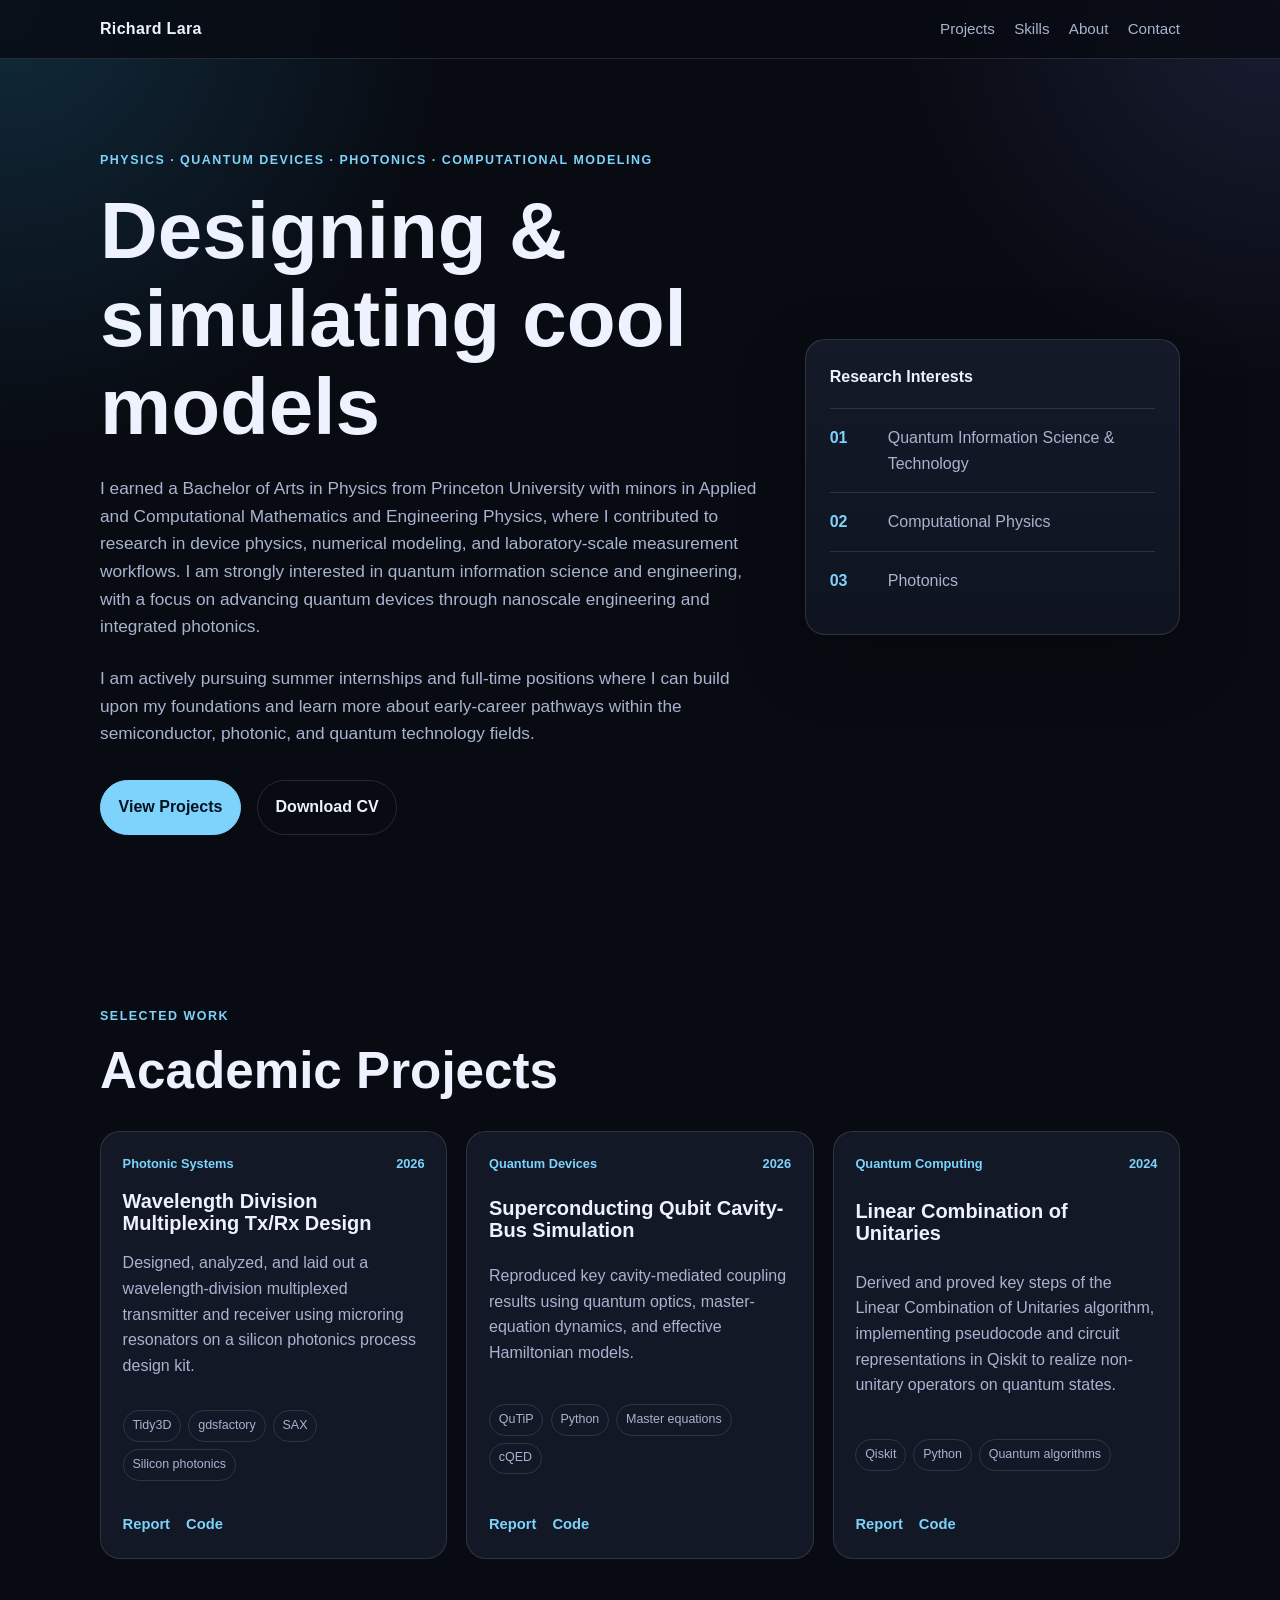
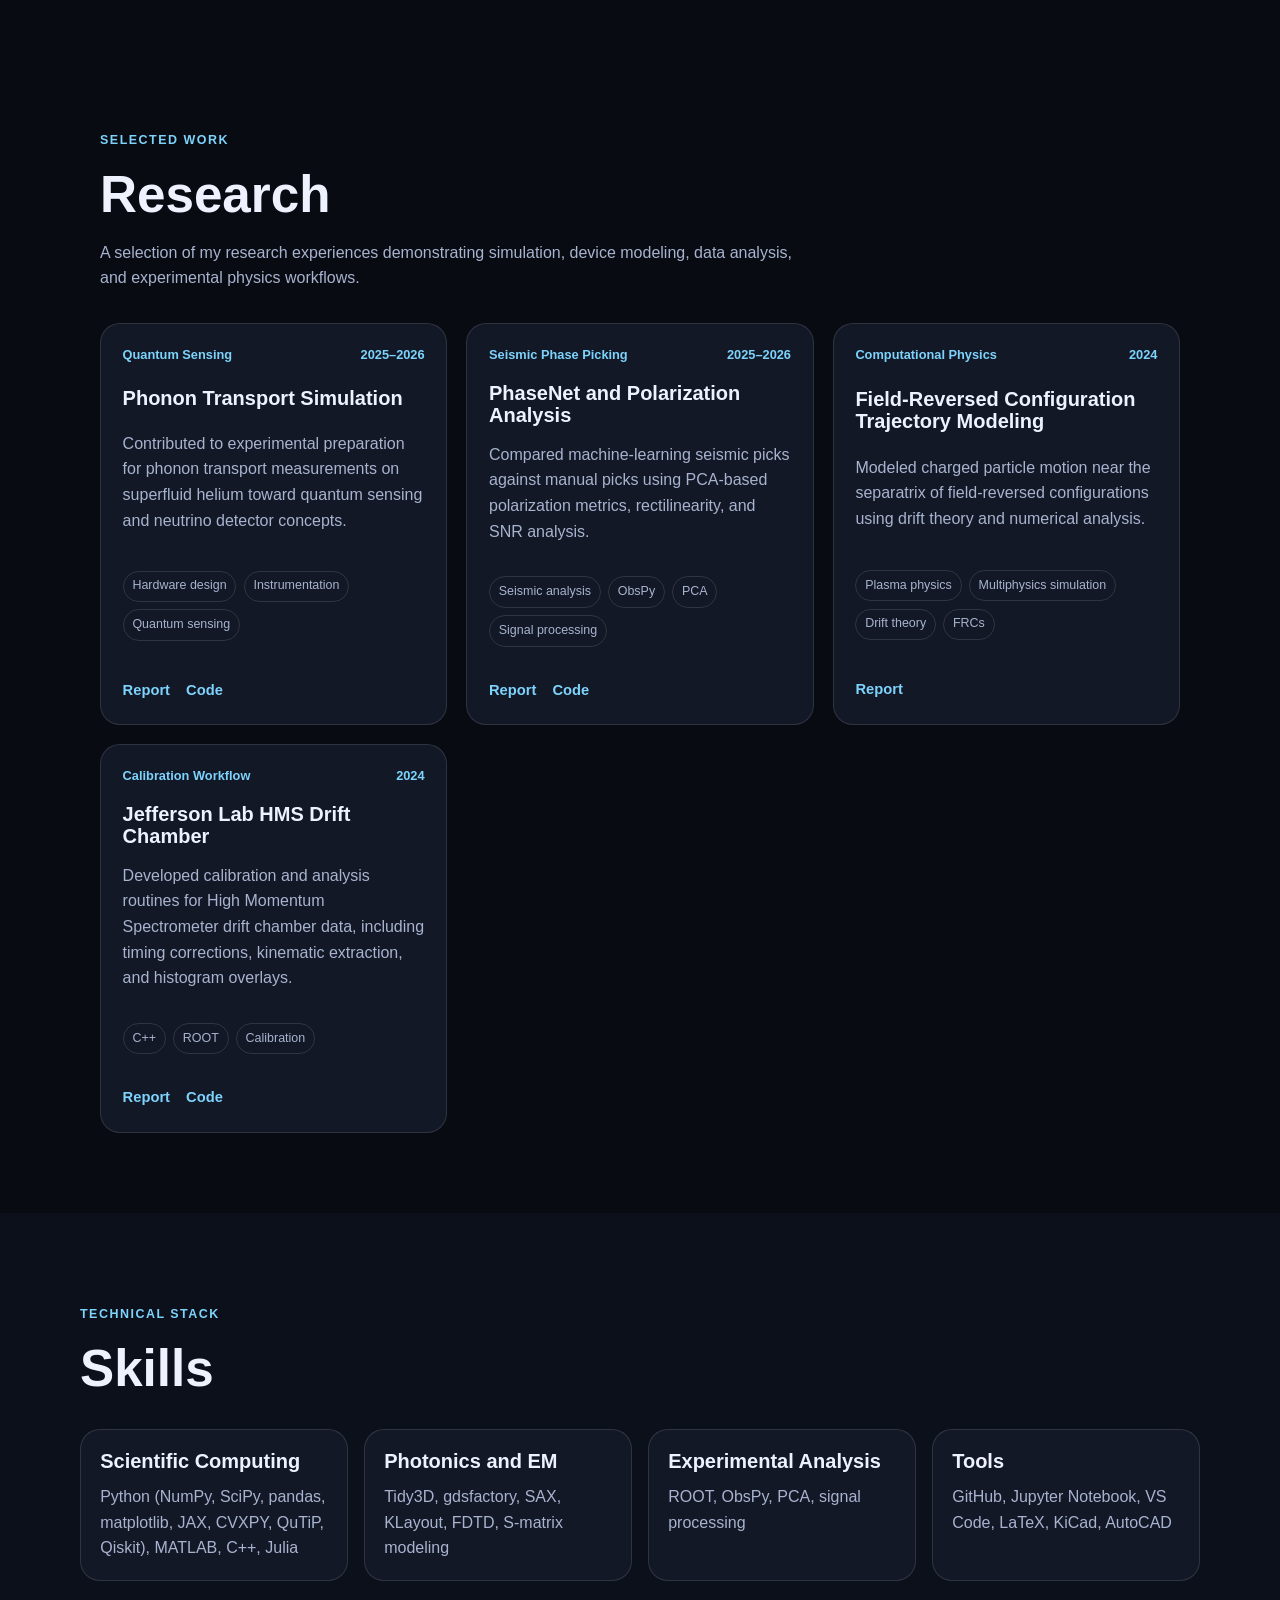
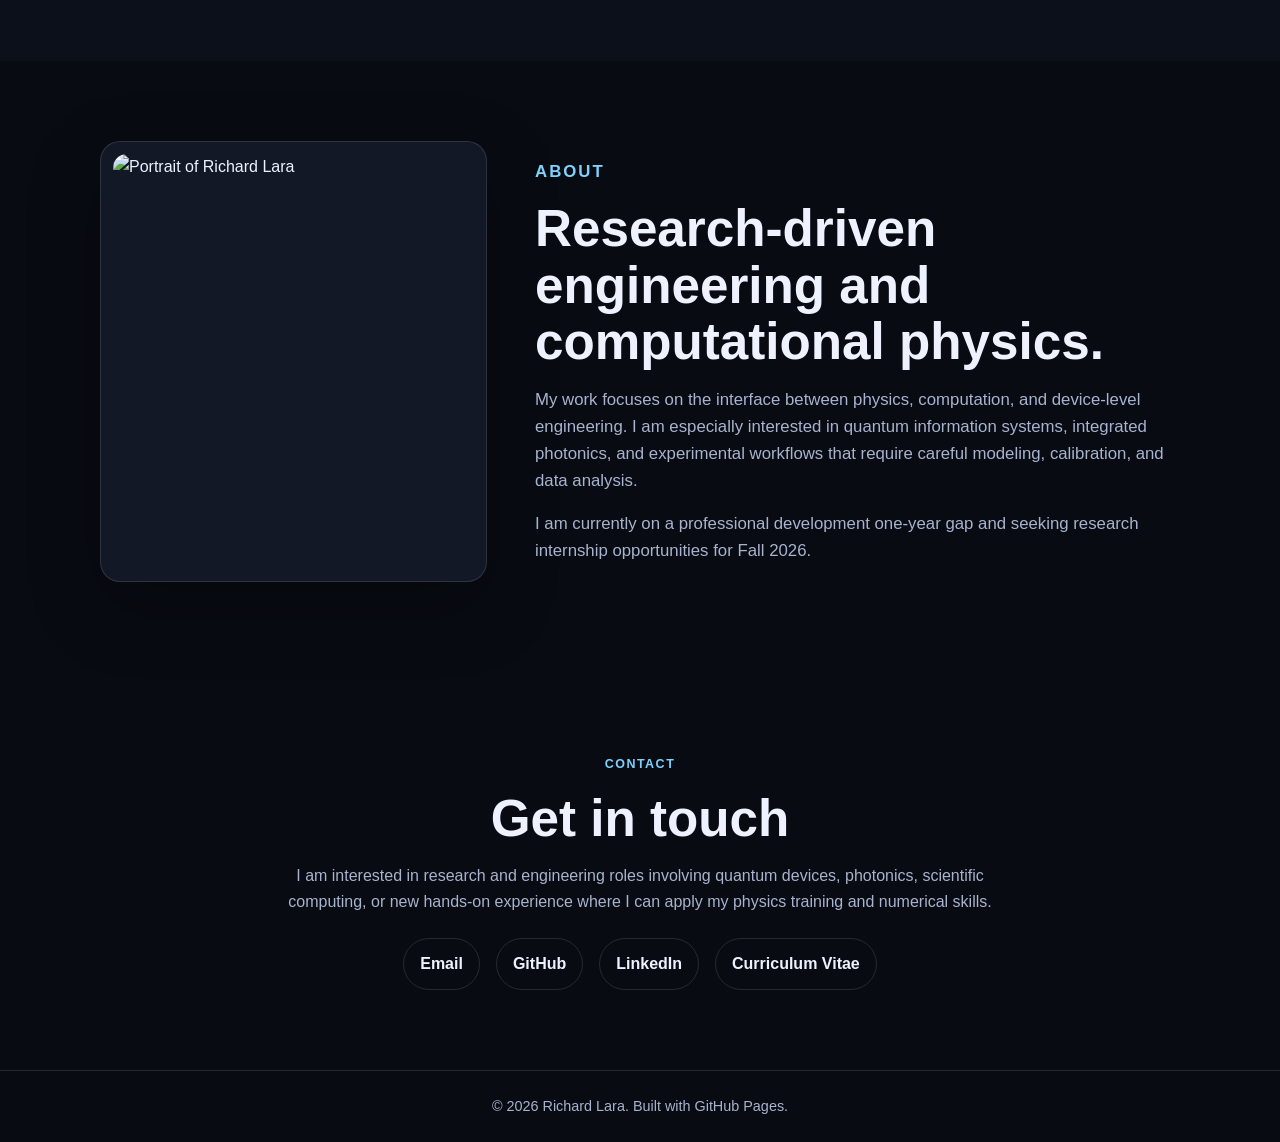
==== commit 51f88cef: "Update index.html" ====
--- a/index.html
+++ b/index.html
@@ -33,7 +33,7 @@
       <div class="hero-content">
         <p class="eyebrow">Physics · Quantum Devices · Photonics · Computational Modeling</p>
 
-        <h1>Design. Simulation. Analysis.</h1>
+        <h1>Designing & simulating cool models</h1>
 
         <p class="hero-text">
           I earned a Bachelor of Arts in Physics from Princeton University with minors in Applied and Computational
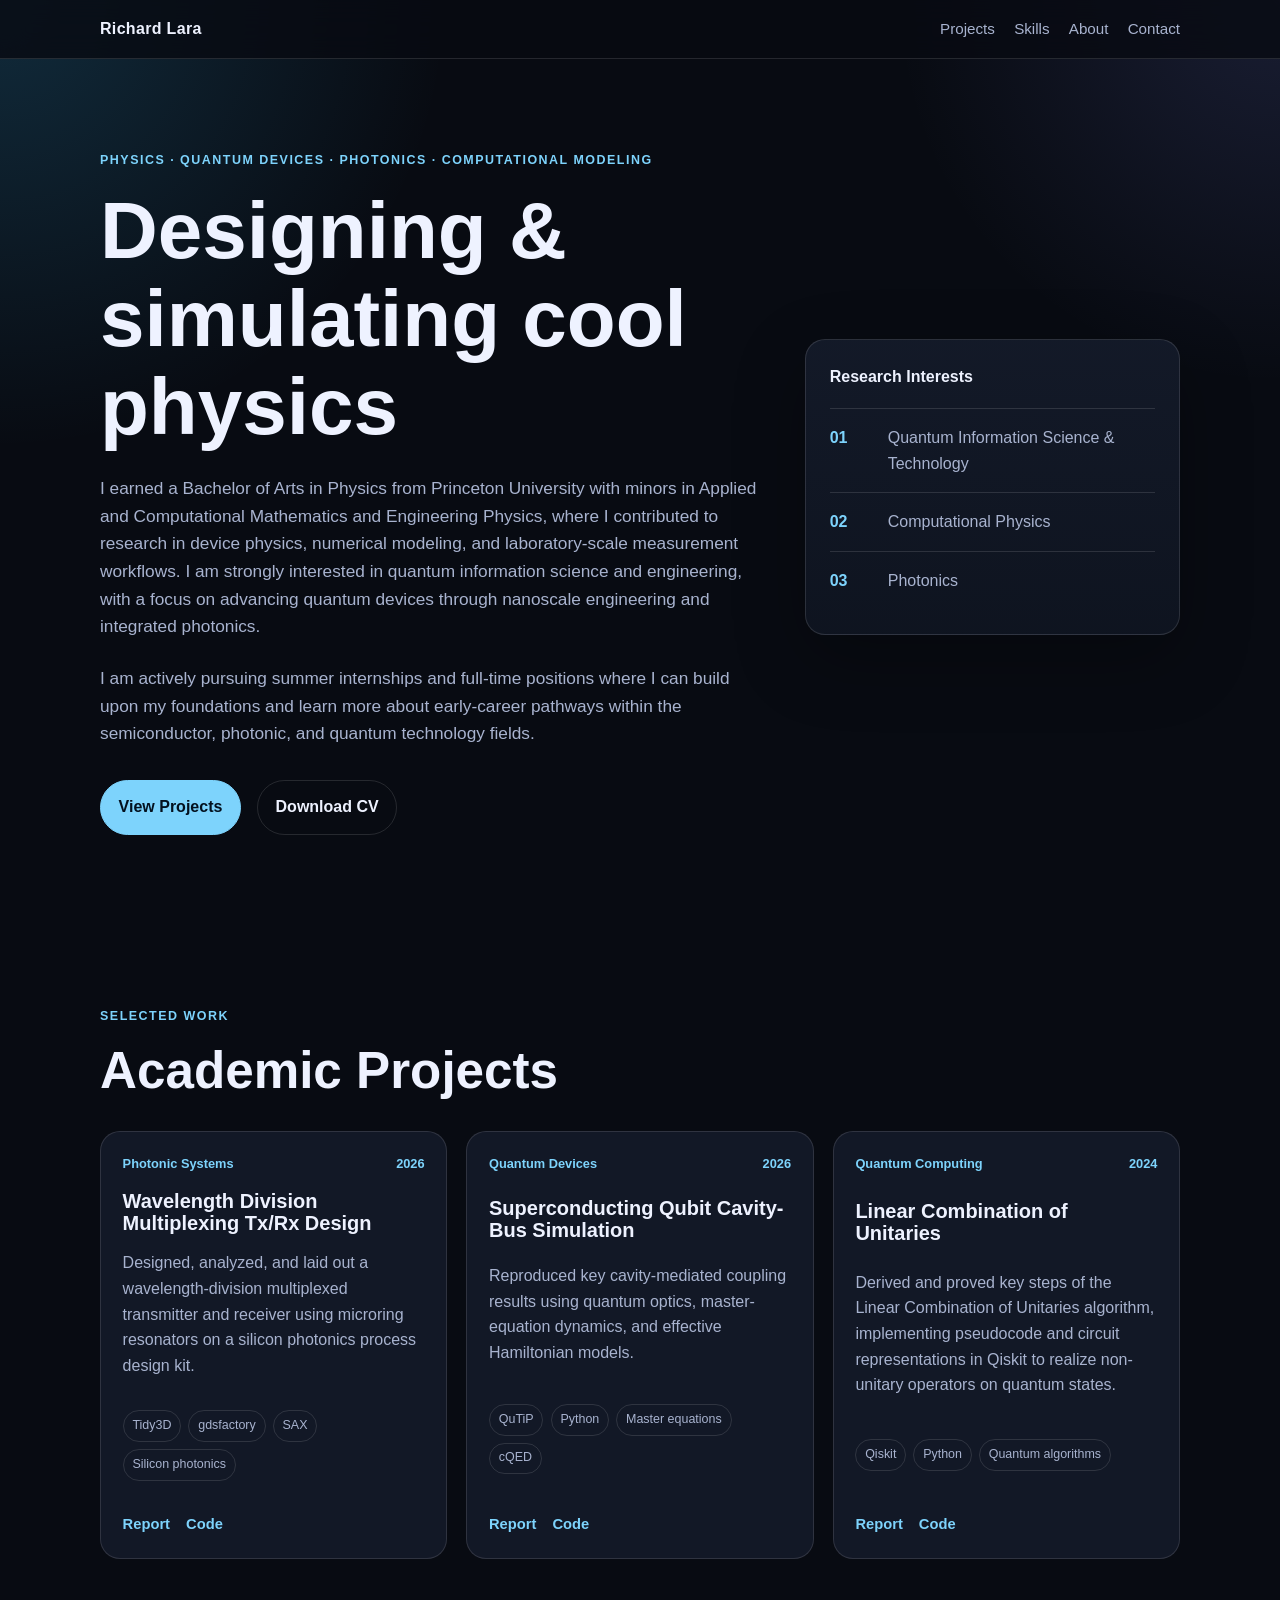
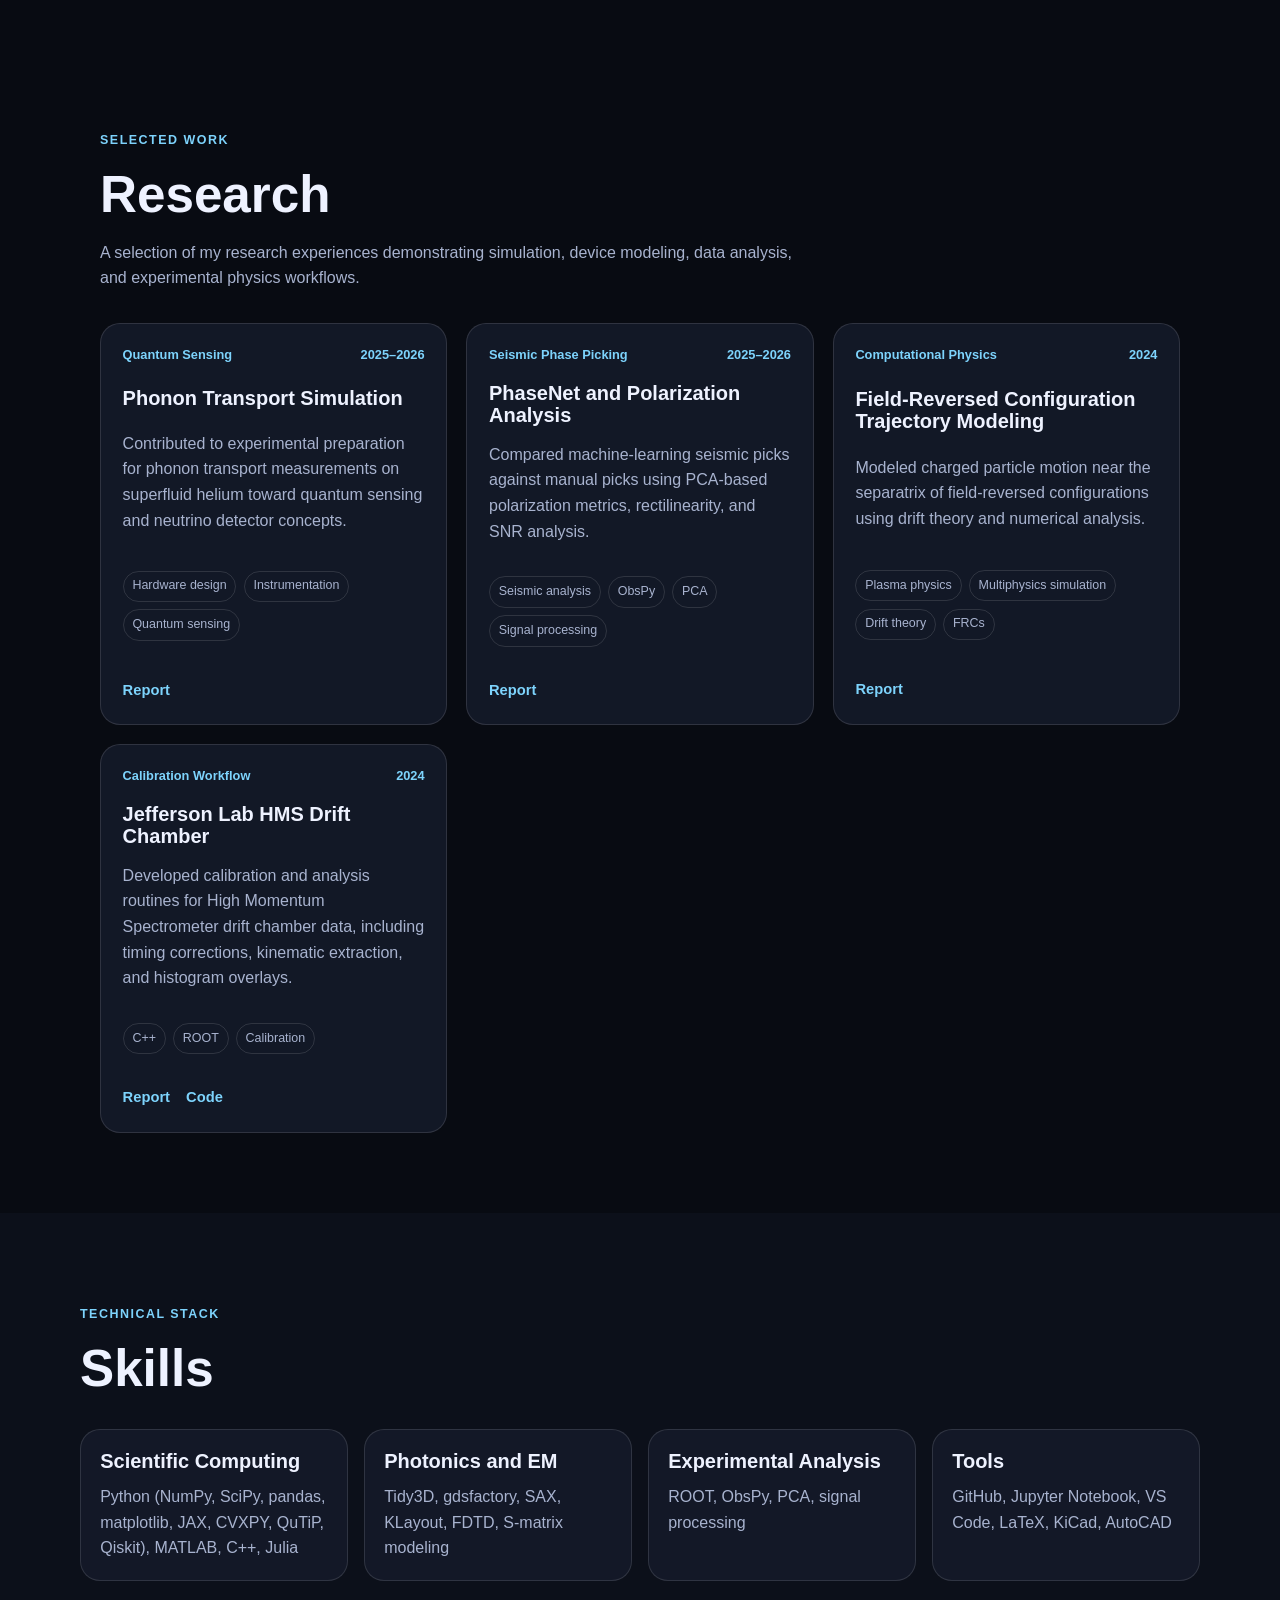
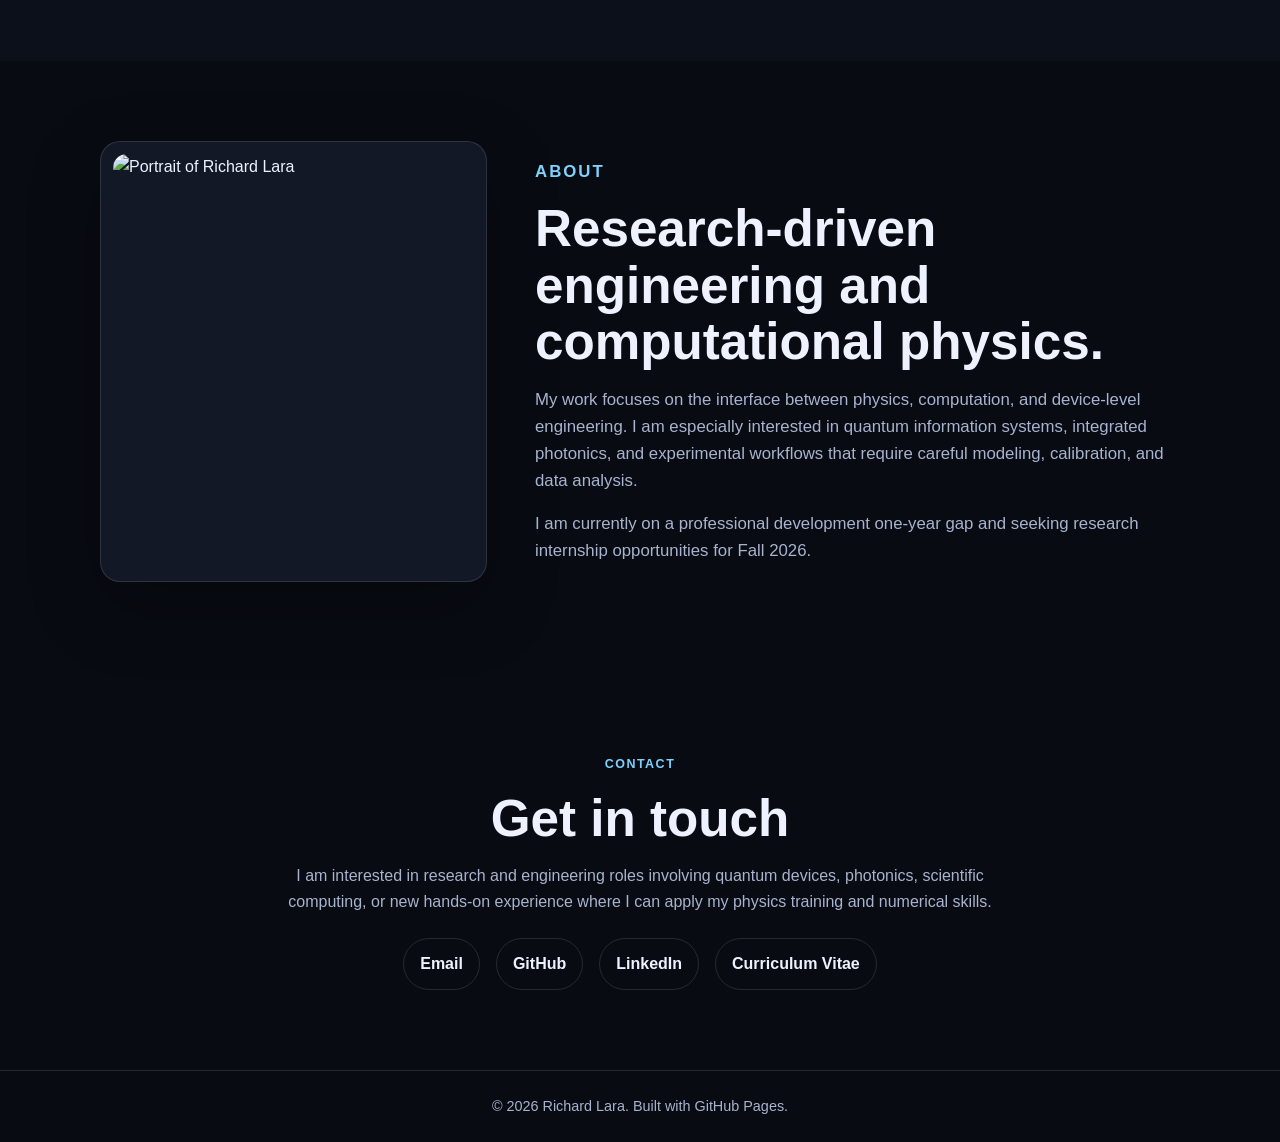
==== commit d90c9f49: "Commenting out the code button for projects that without publicly available code." ====
--- a/index.html
+++ b/index.html
@@ -33,7 +33,7 @@
       <div class="hero-content">
         <p class="eyebrow">Physics · Quantum Devices · Photonics · Computational Modeling</p>
 
-        <h1>Designing & simulating cool models</h1>
+        <h1>Designing & simulating cool physics</h1>
 
         <p class="hero-text">
           I earned a Bachelor of Arts in Physics from Princeton University with minors in Applied and Computational
@@ -193,8 +193,8 @@
           </div>
 
           <div class="project-links">
-            <a href="#" target="_blank" rel="noopener noreferrer">Report</a>
-            <a href="#" target="_blank" rel="noopener noreferrer">Code</a>
+            <a href="https://drive.google.com/file/d/1ilYUV9lhqWE5FnmvtPGnf3_qOVq-wnhd/view?usp=sharing" target="_blank" rel="noopener noreferrer">Report</a>
+            <!-- <a href="#" target="_blank" rel="noopener noreferrer">Code</a> -->
           </div>
         </article>
 
@@ -220,7 +220,7 @@
 
           <div class="project-links">
             <a href="https://drive.google.com/file/d/1hmBzvZP2wXiGRYO2Cv85p3D3WTBAZo3L/view?usp=sharing" target="_blank" rel="noopener noreferrer">Report</a>
-            <a href="#" target="_blank" rel="noopener noreferrer">Code</a>
+            <!-- <a href="#" target="_blank" rel="noopener noreferrer">Code</a> -->
           </div>
         </article>
 
